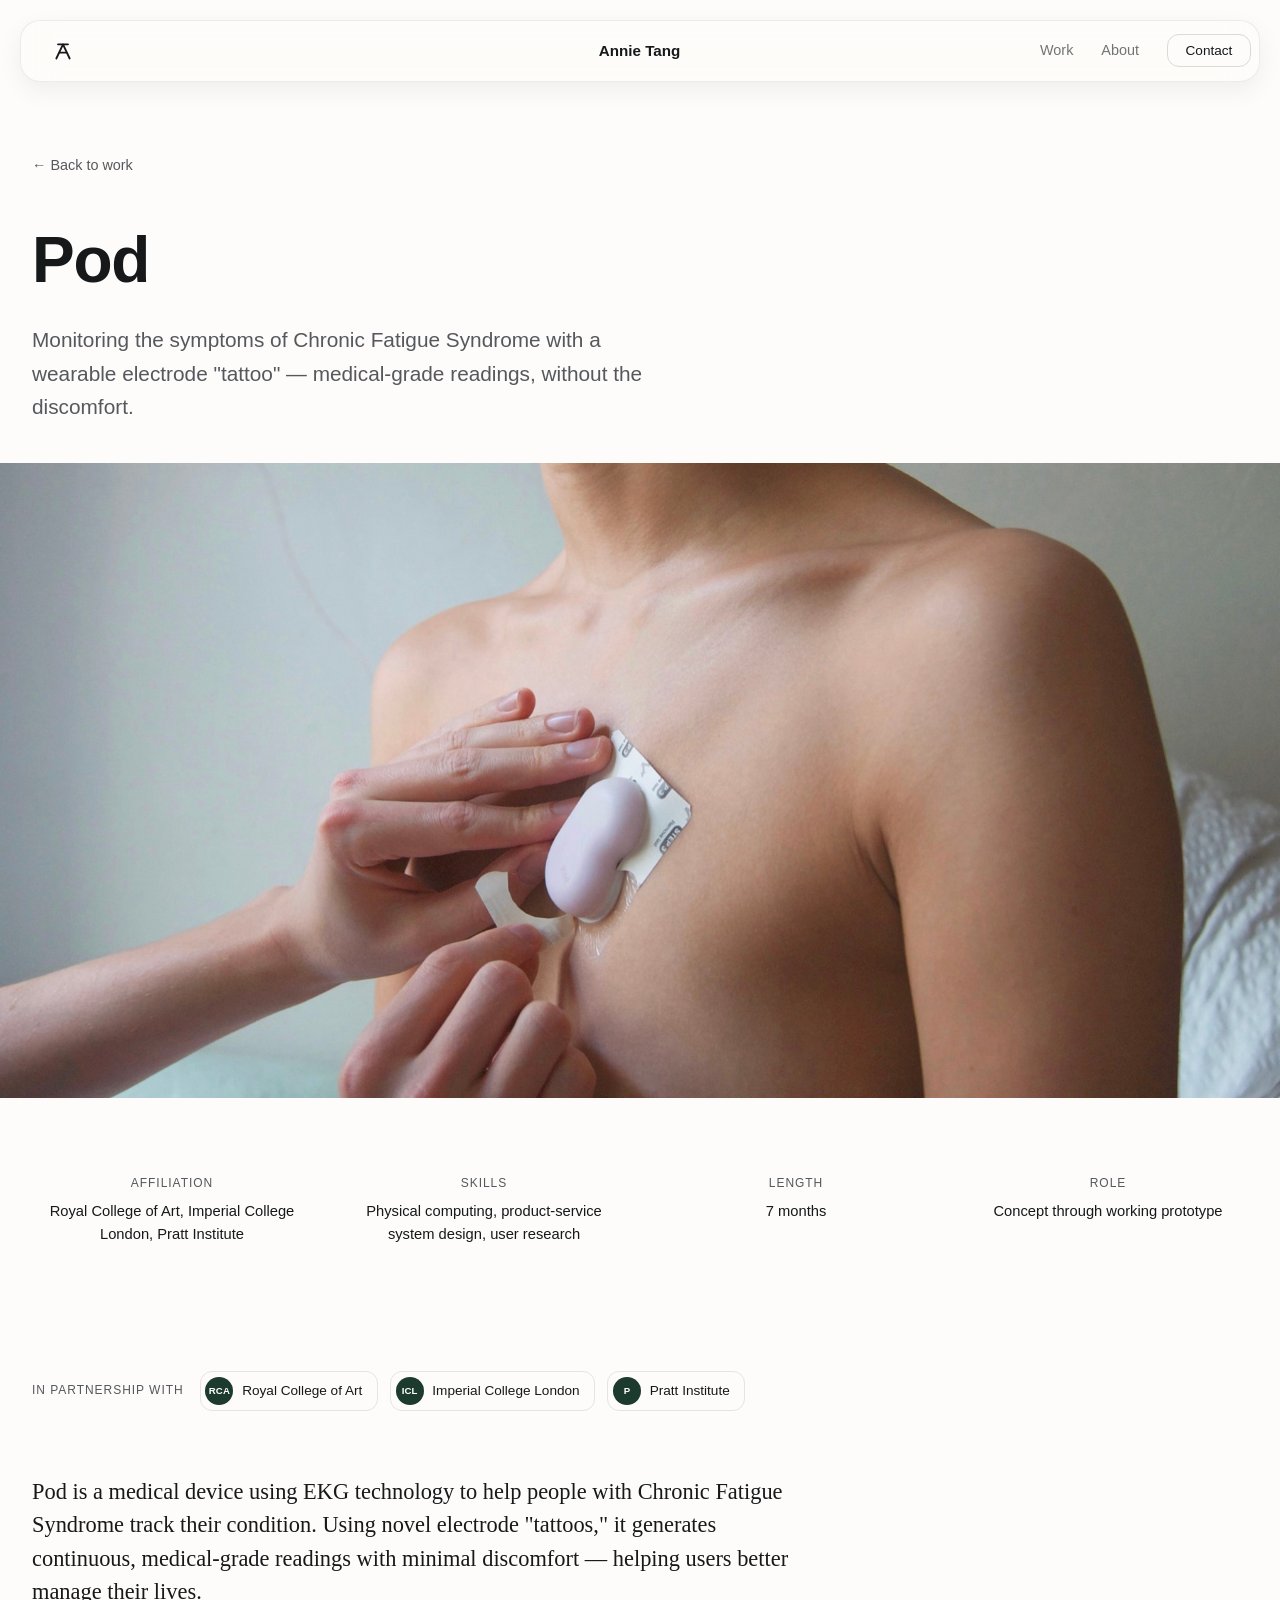
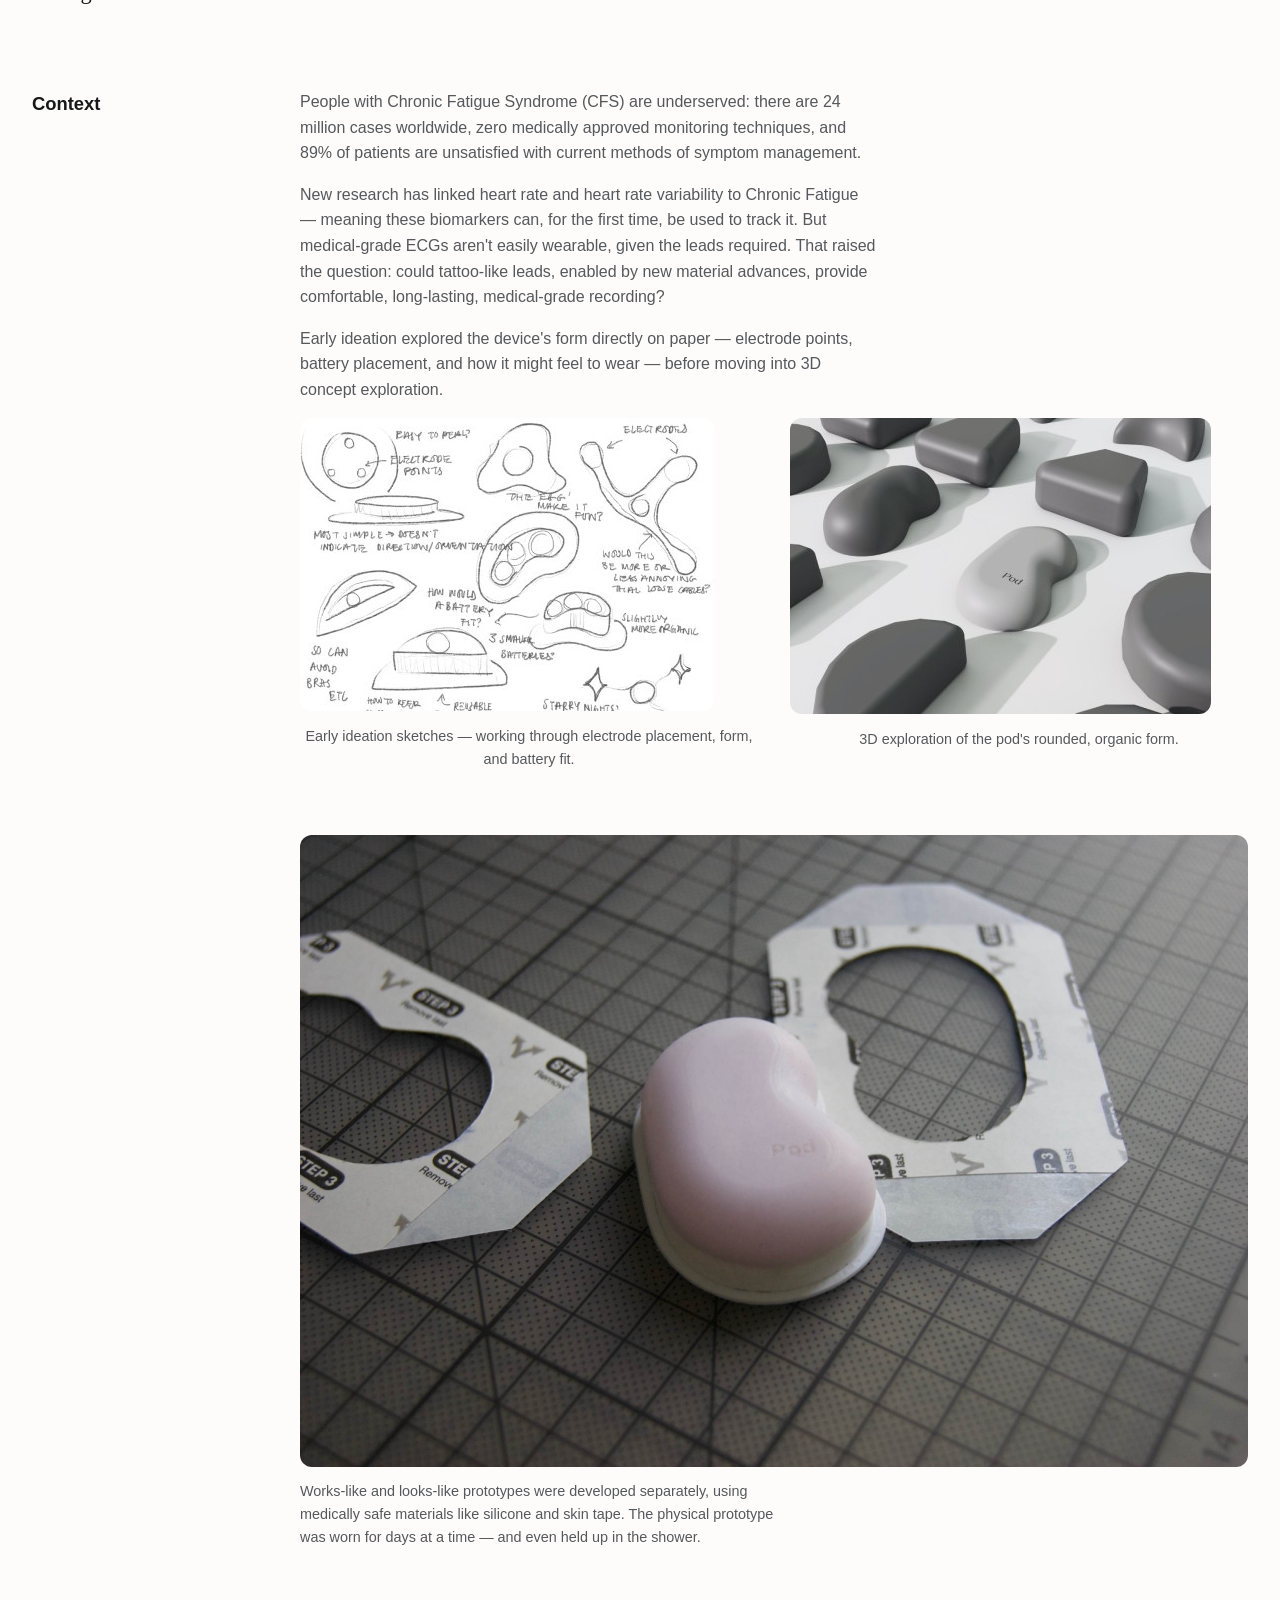
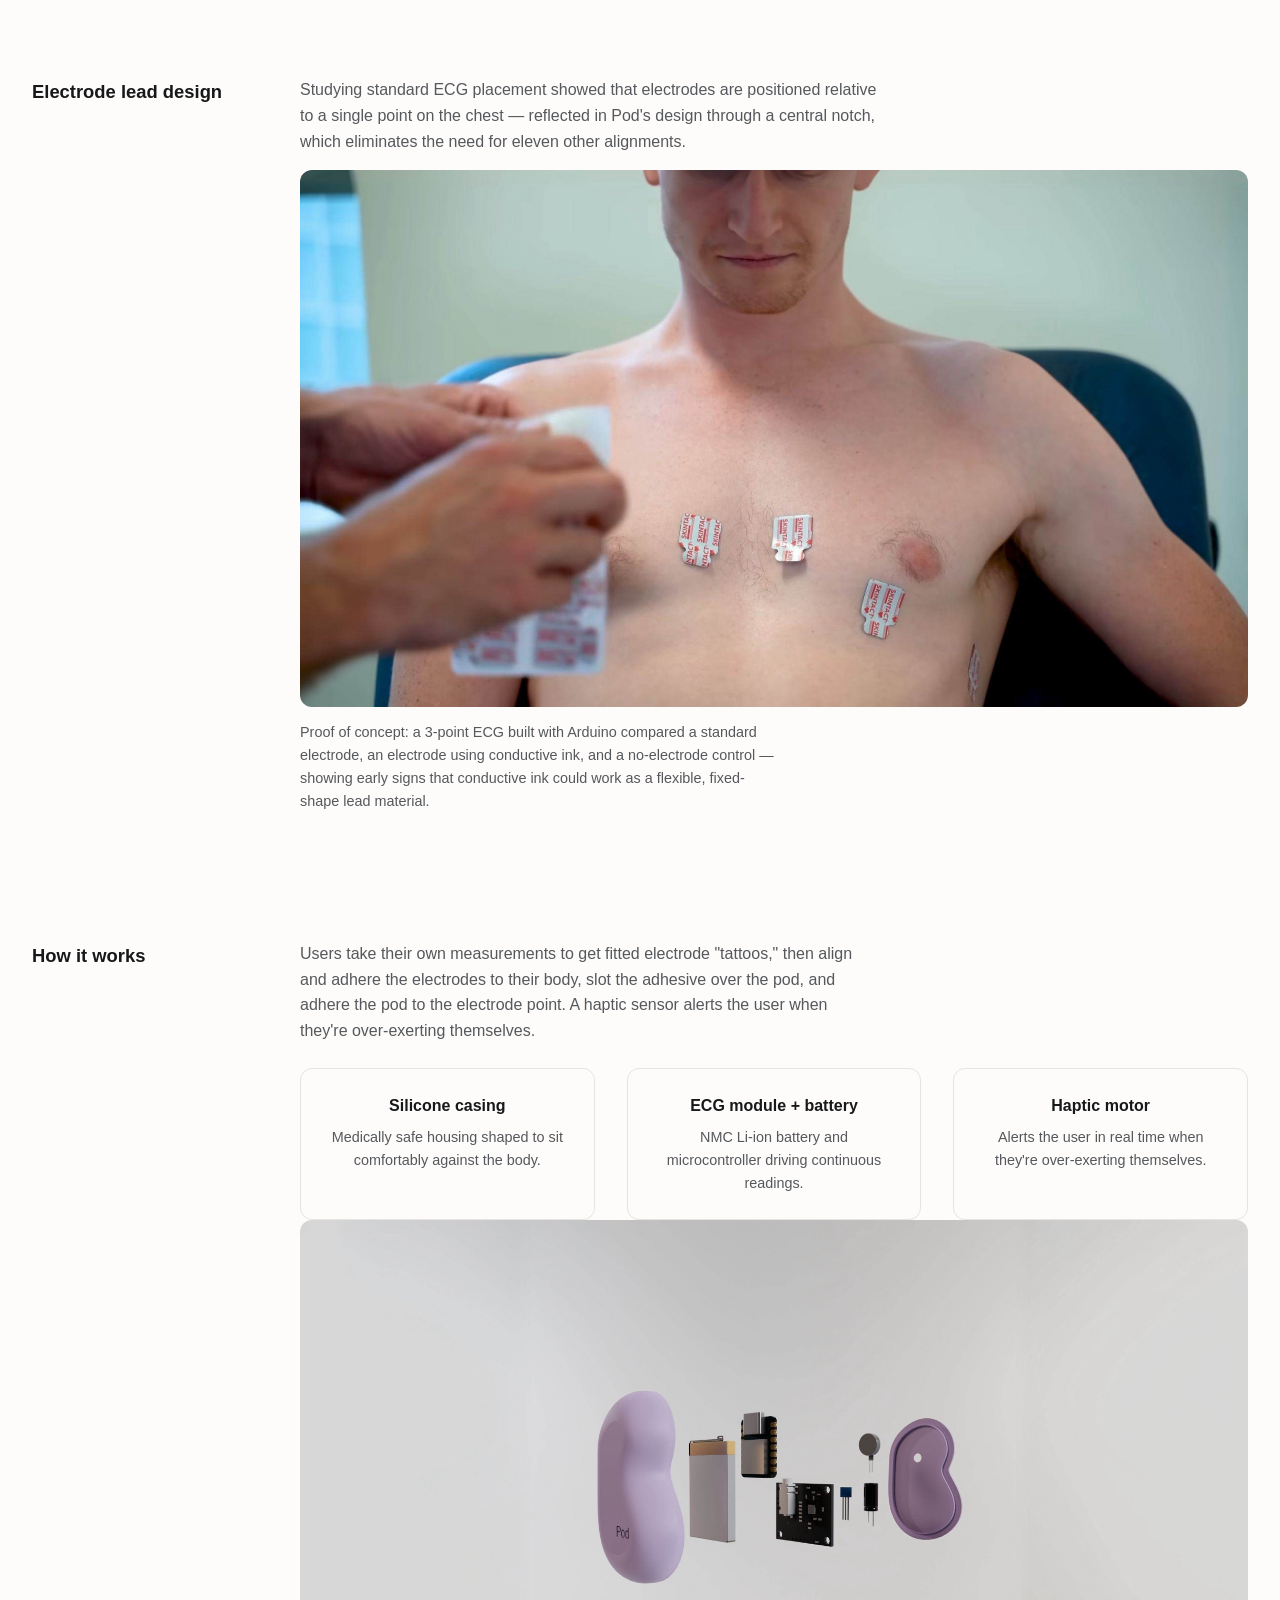
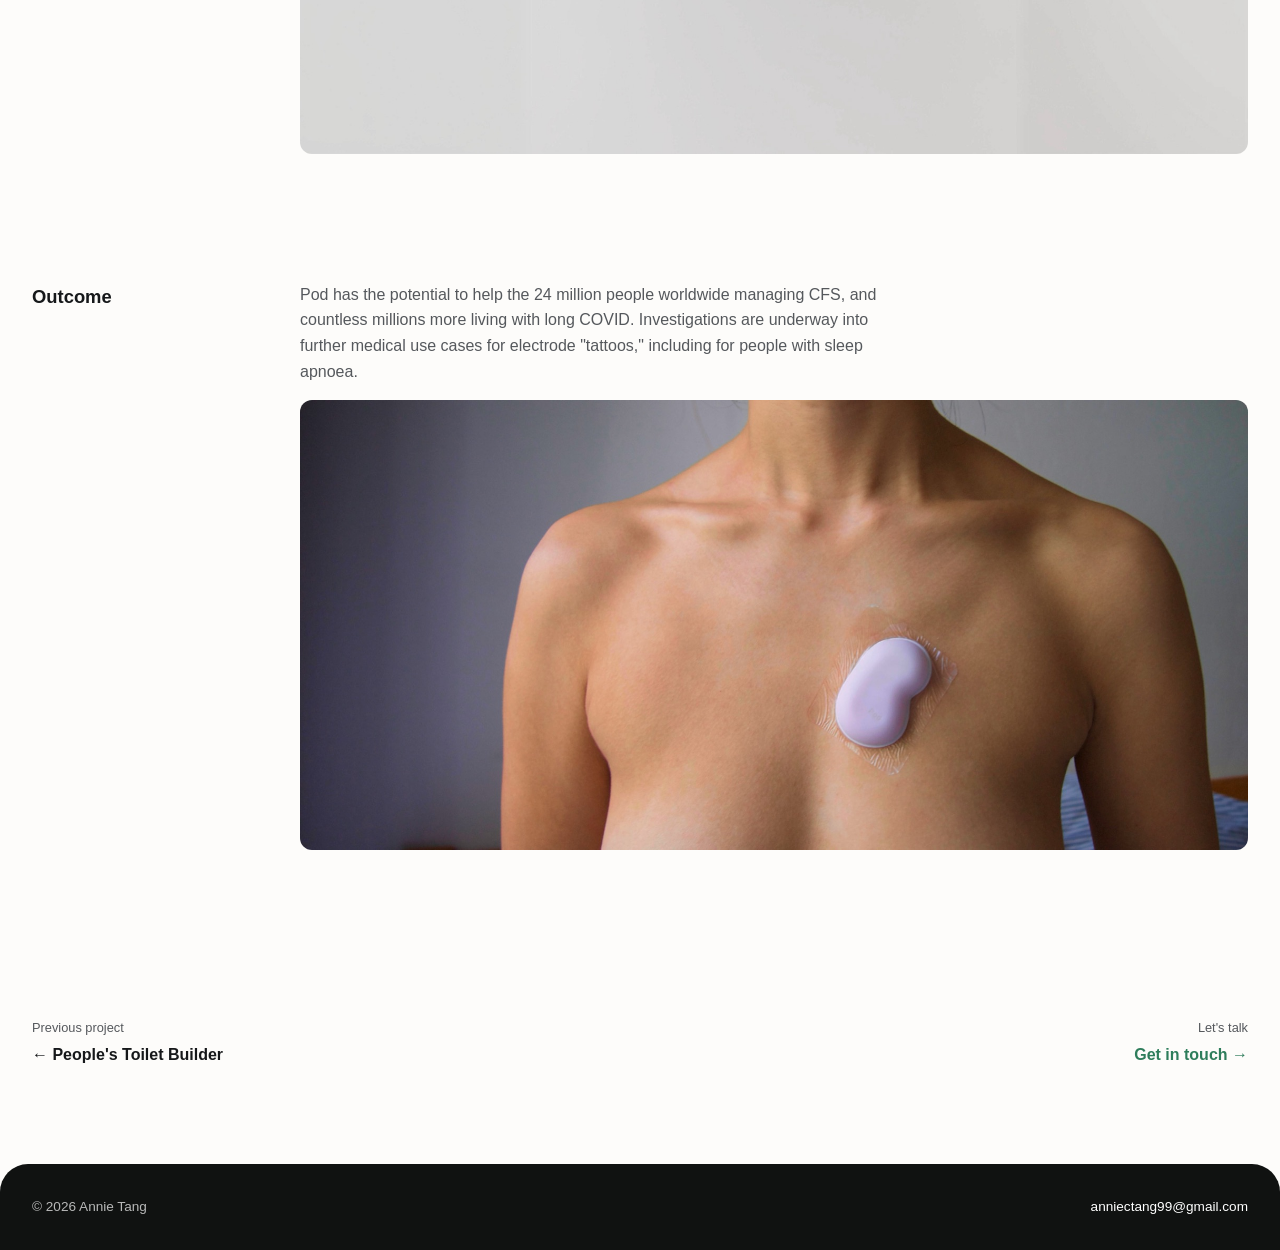
==== projects/pod.html @ e1da3a0d "Initial commit: portfolio website Co-Authored-By: Claude Sonnet 5 <noreply@anthropic.com>" ====
<!doctype html>
<html lang="en">
<head>
<meta charset="UTF-8">
<meta name="viewport" content="width=device-width, initial-scale=1.0">
<title>Pod — Annie Tang</title>
<meta name="description" content="Pod: a wearable medical device using electrode 'tattoos' to help people with Chronic Fatigue Syndrome track their symptoms.">
<link rel="stylesheet" href="../css/style.css">
</head>
<body>

<nav class="site-nav">
  <div class="wrap">
    <a href="../index.html" class="logo" aria-label="Annie Tang, home"><span class="mark"><svg viewBox="0 0 24 24" fill="none" xmlns="http://www.w3.org/2000/svg" aria-hidden="true"><path d="M4 21 L12 4 L20 21" stroke="currentColor" stroke-width="2.2" stroke-linecap="round" stroke-linejoin="round"/><path d="M7.8 14 L16.2 14" stroke="currentColor" stroke-width="2.2" stroke-linecap="round"/><path d="M6 4 L18 4" stroke="currentColor" stroke-width="2.2" stroke-linecap="round"/></svg></span><span class="logo-name">Annie Tang</span></a>
    <ul>
      <li><a href="../index.html#work">Work</a></li>
      <li><a href="../index.html#about">About</a></li>
      <li><a href="../index.html#contact" class="nav-cta">Contact</a></li>
    </ul>
  </div>
</nav>

<div class="wrap project-hero">
  <a href="../index.html#work" class="back-link">← Back to work</a>
  <h1>Pod</h1>
  <p class="tagline">Monitoring the symptoms of Chronic Fatigue Syndrome with a wearable electrode "tattoo" — medical-grade readings, without the discomfort.</p>

  <div class="hero-image">
    <img src="../images/pod-hero.jpg" alt="The Pod device being applied to a person's chest with an adhesive electrode">
  </div>

  <dl class="meta-row">
    <div><dt>Affiliation</dt><dd>Royal College of Art, Imperial College London, Pratt Institute</dd></div>
    <div><dt>Skills</dt><dd>Physical computing, product-service system design, user research</dd></div>
    <div><dt>Length</dt><dd>7 months</dd></div>
    <div><dt>Role</dt><dd>Concept through working prototype</dd></div>
  </dl>

  <div class="affil-row">
    <span class="affil-label">In partnership with</span>
    <span class="affil-badge"><span class="affil-mark">RCA</span>Royal College of Art</span>
    <span class="affil-badge"><span class="affil-mark">ICL</span>Imperial College London</span>
    <span class="affil-badge"><span class="affil-mark">P</span>Pratt Institute</span>
  </div>

  <p class="summary">Pod is a medical device using EKG technology to help people with Chronic Fatigue Syndrome track their condition. Using novel electrode "tattoos," it generates continuous, medical-grade readings with minimal discomfort — helping users better manage their lives.</p>
</div>

<section class="wrap" style="padding-top:0;">
  <div class="story-block">
    <h3>Context</h3>
    <div class="story-copy">
      <p>People with Chronic Fatigue Syndrome (CFS) are underserved: there are 24 million cases worldwide, zero medically approved monitoring techniques, and 89% of patients are unsatisfied with current methods of symptom management.</p>
      <p>New research has linked heart rate and heart rate variability to Chronic Fatigue — meaning these biomarkers can, for the first time, be used to track it. But medical-grade ECGs aren't easily wearable, given the leads required. That raised the question: could tattoo-like leads, enabled by new material advances, provide comfortable, long-lasting, medical-grade recording?</p>

      <p>Early ideation explored the device's form directly on paper — electrode points, battery placement, and how it might feel to wear — before moving into 3D concept exploration.</p>

      <div class="figure-pair">
        <figure class="figure">
          <img src="../images/pod-sketches.jpg" alt="Hand-drawn ideation sketches exploring the pod's shape, electrode points, and battery placement">
          <figcaption>Early ideation sketches — working through electrode placement, form, and battery fit.</figcaption>
        </figure>
        <figure class="figure">
          <img src="../images/pod-concept-render.jpg" alt="A 3D rendering exploring the pod's rounded, organic form among alternative shapes">
          <figcaption>3D exploration of the pod's rounded, organic form.</figcaption>
        </figure>
      </div>

      <figure class="figure">
        <img src="../images/pod-prototype.jpg" alt="A works-like prototype of the Pod device next to its adhesive electrode mounts">
        <figcaption>Works-like and looks-like prototypes were developed separately, using medically safe materials like silicone and skin tape. The physical prototype was worn for days at a time — and even held up in the shower.</figcaption>
      </figure>
    </div>
  </div>

  <div class="story-block">
    <h3>Electrode lead design</h3>
    <div class="story-copy">
      <p>Studying standard ECG placement showed that electrodes are positioned relative to a single point on the chest — reflected in Pod's design through a central notch, which eliminates the need for eleven other alignments.</p>

      <figure class="figure">
        <img src="../images/pod-electrode.jpg" alt="Standard ECG electrode stickers placed on a person's chest for a conduction test">
        <figcaption>Proof of concept: a 3-point ECG built with Arduino compared a standard electrode, an electrode using conductive ink, and a no-electrode control — showing early signs that conductive ink could work as a flexible, fixed-shape lead material.</figcaption>
      </figure>
    </div>
  </div>

  <div class="story-block">
    <h3>How it works</h3>
    <div class="story-copy">
      <p>Users take their own measurements to get fitted electrode "tattoos," then align and adhere the electrodes to their body, slot the adhesive over the pod, and adhere the pod to the electrode point. A haptic sensor alerts the user when they're over-exerting themselves.</p>
      <div class="card-grid">
        <div class="card"><h4>Silicone casing</h4><p>Medically safe housing shaped to sit comfortably against the body.</p></div>
        <div class="card"><h4>ECG module + battery</h4><p>NMC Li-ion battery and microcontroller driving continuous readings.</p></div>
        <div class="card"><h4>Haptic motor</h4><p>Alerts the user in real time when they're over-exerting themselves.</p></div>
      </div>

      <figure class="figure">
        <img src="../images/pod-exploded.jpg" alt="Exploded diagram of the Pod device showing the silicone casing, battery, microcontroller, ECG module, and haptic motor">
      </figure>
    </div>
  </div>

  <div class="story-block">
    <h3>Outcome</h3>
    <div class="story-copy">
      <p>Pod has the potential to help the 24 million people worldwide managing CFS, and countless millions more living with long COVID. Investigations are underway into further medical use cases for electrode "tattoos," including for people with sleep apnoea.</p>

      <figure class="figure">
        <img src="../images/pod-outcome.jpg" alt="The Pod device worn on the chest, with a diagram overlay showing electrode placement">
      </figure>
    </div>
  </div>

  <div class="project-nav">
    <a href="toilet-builder.html"><span class="label">Previous project</span>← People's Toilet Builder</a>
    <a href="../index.html#contact" class="next"><span class="label">Let's talk</span>Get in touch →</a>
  </div>
</section>

<footer class="site-footer">
  <div class="wrap">
    <span>© 2026 Annie Tang</span>
    <a href="mailto:anniectang99@gmail.com">anniectang99@gmail.com</a>
  </div>
</footer>

<script src="../js/main.js"></script>
</body>
</html>
---- css/style.css ----
/* ---------------------------------------------
   Annie Tang — Portfolio
   Minimal, clean, editorial. One accent color.
--------------------------------------------- */

:root {
  --ink: #16181a;
  --ink-soft: #55585c;
  --line: #e6e4df;
  --paper: #fdfcfa;
  --paper-alt: #f4f2ee;
  --green: #54b688;       /* decorative accent, from the brand mark */
  --green-text: #2e7d5b;  /* AA-contrast accent for links/text on white */
  --green-dark: #1c3a2d;
  --max: none;
  --gap: 16px;
  --space-sm: 32px;
  --space-md: 48px;
  --space-lg: 80px;
  --serif: Georgia, "Iowan Old Style", "Palatino Linotype", Palatino, serif;
  --sans: -apple-system, BlinkMacSystemFont, "Segoe UI", Helvetica, Arial, sans-serif;
}

@media (min-width: 640px) {
  :root { --gap: 24px; --space-sm: 48px; --space-md: 72px; --space-lg: 120px; }
}

@media (min-width: 1024px) {
  :root { --gap: 32px; --space-sm: 64px; --space-md: 96px; --space-lg: 160px; }
}

* { box-sizing: border-box; min-width: 0; }
html { scroll-behavior: smooth; }

html, body { max-width: 100%; overflow-x: hidden; }

body {
  margin: 0;
  padding-top: 104px;
  background: var(--paper);
  color: var(--ink);
  font-family: var(--sans);
  font-size: 16px;
  line-height: 1.6;
  -webkit-font-smoothing: antialiased;
}

img { max-width: 100%; display: block; }

a {
  color: inherit;
  text-decoration: none;
}

.wrap {
  max-width: var(--max);
  margin: 0 auto;
  padding: 0 var(--gap);
}

/* ---------- Nav ---------- */

.site-nav {
  position: fixed;
  top: 20px;
  left: 50%;
  transform: translateX(-50%);
  z-index: 50;
  width: calc(100% - 2.5rem);
  max-width: var(--max);
  background: rgba(253, 252, 250, 0.72);
  backdrop-filter: saturate(180%) blur(16px);
  -webkit-backdrop-filter: saturate(180%) blur(16px);
  border: 1px solid rgba(22, 24, 26, 0.07);
  border-radius: 20px;
  box-shadow: 0 8px 24px rgba(22, 24, 26, 0.06);
}

.site-nav .wrap {
  display: flex;
  align-items: center;
  justify-content: space-between;
  height: 60px;
  max-width: none;
  padding: 0 0.5rem 0 1.5rem;
}

.site-nav .logo {
  display: inline-flex;
  align-items: center;
}

.site-nav .logo .mark {
  width: 36px;
  height: 36px;
  border-radius: 10px;
  color: var(--ink);
  display: inline-flex;
  align-items: center;
  justify-content: center;
  transition: color 0.15s ease;
}

.site-nav .logo .mark svg { width: 20px; height: 20px; display: block; }

.site-nav .logo:hover .mark { color: var(--green-dark); }

.site-nav .logo-name {
  position: absolute;
  left: 50%;
  top: 50%;
  transform: translate(-50%, -50%);
  font-weight: 600;
  font-size: 0.95rem;
  color: var(--ink);
  white-space: nowrap;
  pointer-events: none;
}

.site-nav ul {
  list-style: none;
  display: flex;
  align-items: center;
  gap: clamp(1rem, 2.5vw, 1.75rem);
  margin: 0;
  padding: 0;
  font-size: 0.9rem;
}

.site-nav a { color: rgba(22, 24, 26, 0.6); transition: color 0.15s ease; }
.site-nav a:hover { color: var(--ink); }

.nav-cta {
  color: var(--ink) !important;
  background: var(--paper);
  border: 1px solid rgba(22, 24, 26, 0.15);
  border-radius: 12px;
  padding: 0.5rem 1.1rem;
  font-size: 0.85rem !important;
  transition: background 0.15s ease, color 0.15s ease, border-color 0.15s ease;
}

.nav-cta:hover {
  background: var(--ink);
  color: var(--paper) !important;
}

@media (max-width: 560px) {
  .site-nav { top: 12px; width: calc(100% - 1.5rem); }
  .site-nav .wrap { padding: 0 0.4rem 0 1.1rem; }
}

/* ---------- Hero ---------- */

.hero {
  margin-top: var(--gap);
  padding-top: var(--space-md);
  padding-bottom: var(--space-lg);
}

.eyebrow {
  display: inline-flex;
  align-items: center;
  gap: 0.5rem;
  font-size: 0.85rem;
  color: var(--ink-soft);
  margin-bottom: 1.5rem;
}

.eyebrow::before {
  content: "";
  width: 7px;
  height: 7px;
  border-radius: 50%;
  background: var(--green);
  display: inline-block;
}

.hero h1 {
  max-width: 900px;
  font-size: clamp(1.8rem, 4.2vw, 2.75rem);
  line-height: 1.25;
  margin: 0 0 2.25rem;
  font-weight: 500;
  letter-spacing: -0.01em;
  color: rgba(22, 24, 26, 0.42);
}

.hero h1 strong {
  font-weight: 700;
  color: var(--ink);
}

.hero h1 em {
  font-style: italic;
  color: var(--green-text);
}

.hero .lede {
  max-width: 640px;
  font-size: clamp(1.05rem, 2vw, 1.25rem);
  color: var(--ink-soft);
  margin: 0 0 2.25rem;
}

.hero-actions {
  display: flex;
  flex-wrap: wrap;
  gap: 1rem;
  align-items: center;
}

.btn {
  display: inline-flex;
  align-items: center;
  gap: 0.5rem;
  padding: 0.85rem 1.5rem;
  border-radius: 12px;
  font-size: 0.95rem;
  font-weight: 600;
  border: 1px solid var(--ink);
  transition: background 0.15s ease, color 0.15s ease, transform 0.15s ease;
}

.btn.primary {
  background: var(--ink);
  color: var(--paper);
}

.btn.primary:hover { background: var(--green-dark); border-color: var(--green-dark); }

.btn.ghost:hover { background: var(--paper-alt); }

.btn:active { transform: translateY(1px); }

/* ---------- Sections ---------- */

section { padding: var(--space-lg) 0; }

.section-head {
  display: flex;
  align-items: baseline;
  justify-content: space-between;
  gap: 1rem;
  margin-bottom: var(--space-sm);
  padding-bottom: 1.25rem;
}

.section-head h2 {
  font-size: clamp(1.5rem, 3vw, 2rem);
  margin: 0;
  letter-spacing: -0.01em;
}

.section-number {
  font-size: 0.8rem;
  color: var(--ink-soft);
  font-variant-numeric: tabular-nums;
}

.alt { background: var(--paper-alt); }

/* ---------- About ---------- */

.about-grid {
  display: grid;
  grid-template-columns: 220px 1fr;
  gap: clamp(2rem, 5vw, 4rem);
}

.about-photo img {
  border-radius: 12px;
  filter: grayscale(1);
  width: 100%;
  aspect-ratio: 3/4;
  object-fit: cover;
}

.bio {
  font-size: 1.1rem;
  max-width: 62ch;
  margin: 0 0 2.5rem;
  color: var(--ink-soft);
}

.timeline { margin-bottom: 2.5rem; }

.timeline-item {
  display: grid;
  grid-template-columns: 140px 1fr;
  gap: 1.5rem;
  padding: 1.5rem 0;
}

.timeline-date {
  font-size: 0.85rem;
  color: var(--ink-soft);
  padding-top: 0.2rem;
}

.timeline-role { font-weight: 700; margin: 0 0 0.15rem; }
.timeline-org { color: var(--green-text); font-size: 0.95rem; margin: 0 0 0.75rem; }

.timeline-item ul {
  margin: 0;
  padding-left: 1.1rem;
  color: var(--ink-soft);
  font-size: 0.95rem;
}
.timeline-item li { margin-bottom: 0.35rem; }

.two-col {
  display: grid;
  grid-template-columns: 1fr 1fr;
  gap: clamp(2rem, 5vw, 4rem);
}

.subhead {
  font-size: 0.8rem;
  text-transform: uppercase;
  letter-spacing: 0.08em;
  color: var(--ink-soft);
  margin: 0 0 1rem;
}

.edu-item { margin-bottom: 1.5rem; }
.edu-item .deg { font-weight: 700; margin: 0 0 0.2rem; }
.edu-item .school { color: var(--ink-soft); font-size: 0.95rem; margin: 0 0 0.35rem; }
.edu-item .thesis { font-size: 0.9rem; font-style: italic; color: var(--ink-soft); }

.chips { display: flex; flex-wrap: wrap; gap: 0.5rem; margin: 0 0 1.5rem; }
.chip {
  border: 1px solid var(--line);
  border-radius: 10px;
  padding: 0.35rem 0.85rem;
  font-size: 0.85rem;
  background: var(--paper);
}

.lang-row { display: flex; justify-content: space-between; max-width: 260px; font-size: 0.95rem; padding: 0.4rem 0; }
.lang-row span:last-child { color: var(--ink-soft); }

/* ---------- Work grid ---------- */

.work-grid {
  display: grid;
  grid-template-columns: repeat(3, 1fr);
  gap: var(--gap);
}

.work-card {
  position: relative;
  display: block;
  border-radius: 20px;
  overflow: hidden;
  background: var(--paper-alt);
}

.work-thumb img {
  width: 100%;
  aspect-ratio: 3/4;
  object-fit: cover;
  transition: transform 0.5s ease;
}
.work-card:hover .work-thumb img { transform: scale(1.035); }

.work-caption {
  position: absolute;
  top: clamp(0.85rem, 2vw, 1.25rem);
  left: clamp(0.85rem, 2vw, 1.25rem);
  max-width: calc(100% - 1.7rem);
  background: rgba(255, 255, 255, 0.72);
  backdrop-filter: blur(14px) saturate(160%);
  -webkit-backdrop-filter: blur(14px) saturate(160%);
  border-radius: 14px;
  padding: 0.85rem 1rem;
}

.work-index { font-size: 0.7rem; color: rgba(22, 24, 26, 0.55); margin: 0 0 0.35rem; font-variant-numeric: tabular-nums; letter-spacing: 0.02em; }
.work-title { font-size: 1.05rem; margin: 0 0 0.35rem; letter-spacing: -0.01em; color: var(--ink); }
.work-desc { color: rgba(22, 24, 26, 0.65); margin: 0 0 0.55rem; font-size: 0.85rem; max-width: 32ch; }
.work-tags { display: flex; flex-wrap: wrap; gap: 0.35rem; margin-bottom: 0; }
.work-tags span { font-size: 0.68rem; color: rgba(22, 24, 26, 0.55); }
.work-tags span:not(:last-child)::after { content: "·"; margin-left: 0.35rem; }

.work-link { display: none; }

@media (max-width: 980px) {
  .work-grid { grid-template-columns: 1fr 1fr; }
}
@media (max-width: 680px) {
  .work-grid { grid-template-columns: 1fr; }
  .work-thumb img { aspect-ratio: 16/10; }
}

/* ---------- Hobbies strip ---------- */

.hobby-grid {
  display: grid;
  grid-template-columns: repeat(3, 1fr);
  gap: var(--gap);
  text-align: center;
}

.hobby-item img {
  border-radius: 10px;
  width: 100%;
  aspect-ratio: 4/5;
  object-fit: cover;
}

.hobby-item p {
  margin: 0.75rem 0 0;
  font-size: 0.9rem;
  color: var(--ink-soft);
}

/* ---------- Dark footer / contact ---------- */

.dark-footer {
  background: #101211;
  color: rgba(255, 255, 255, 0.88);
  border-radius: 28px 28px 0 0;
  margin-top: clamp(2rem, 5vw, 3.5rem);
  padding: clamp(3rem, 8vw, 6rem) 0 0;
}

.dark-footer .section-number { color: rgba(255, 255, 255, 0.4); }

.contact-block h2 {
  font-size: clamp(2rem, 6vw, 3.5rem);
  margin: 0 0 1.25rem;
  letter-spacing: -0.02em;
  color: #fff;
}

.contact-links {
  display: flex;
  flex-wrap: wrap;
  gap: 1.5rem;
  margin-top: 2rem;
}

.contact-links a {
  font-size: 1.05rem;
  color: #fff;
  padding-bottom: 0.15rem;
}
.contact-links a:hover { color: var(--green); }

.dark-footer .footer-bottom {
  margin-top: clamp(2.5rem, 6vw, 4rem);
  padding: 1.5rem 0;
  font-size: 0.85rem;
  color: rgba(255, 255, 255, 0.5);
  display: flex;
  justify-content: space-between;
  flex-wrap: wrap;
  gap: 0.5rem;
}

/* Simple footer used on project pages (no contact CTA) */
footer.site-footer {
  background: #101211;
  color: rgba(255, 255, 255, 0.7);
  border-radius: 28px 28px 0 0;
  margin-top: clamp(2rem, 5vw, 3.5rem);
  padding: 2rem 0;
  font-size: 0.85rem;
}
footer.site-footer .wrap {
  display: flex;
  justify-content: space-between;
  flex-wrap: wrap;
  gap: 0.5rem;
}
footer.site-footer a { color: #fff; }
footer.site-footer a:hover { color: var(--green); }

/* ---------- Project pages ---------- */

.project-hero {
  padding-top: clamp(2rem, 6vw, 3rem);
}

.back-link {
  display: inline-flex;
  align-items: center;
  gap: 0.4rem;
  font-size: 0.9rem;
  color: var(--ink-soft);
  margin-bottom: 2rem;
}
.back-link:hover { color: var(--green-text); }

.project-hero h1 {
  font-size: clamp(2.2rem, 6vw, 4rem);
  margin: 0 0 0.75rem;
  letter-spacing: -0.02em;
}

.project-hero .tagline {
  font-size: clamp(1.05rem, 2vw, 1.3rem);
  color: var(--ink-soft);
  max-width: 56ch;
  margin: 0 0 2.5rem;
}

.hero-image {
  width: 100vw;
  margin-left: 50%;
  transform: translateX(-50%);
  overflow: hidden;
  margin-bottom: clamp(2rem, 5vw, 3rem);
}
.hero-image img { width: 100%; height: auto; object-fit: cover; }

.meta-row {
  display: grid;
  grid-template-columns: repeat(4, 1fr);
  gap: var(--gap);
  padding: 1.75rem 0;
  margin-bottom: var(--space-md);
  text-align: center;
}

.meta-row dt {
  font-size: 0.75rem;
  text-transform: uppercase;
  letter-spacing: 0.08em;
  color: var(--ink-soft);
  margin: 0 0 0.4rem;
}
.meta-row dd { margin: 0; font-size: 0.92rem; }

.summary {
  font-size: clamp(1.1rem, 2vw, 1.4rem);
  max-width: 68ch;
  margin: 0 0 clamp(3rem, 7vw, 5rem);
  font-family: var(--serif);
  line-height: 1.5;
}

.story-block {
  display: grid;
  grid-template-columns: 220px 1fr;
  gap: clamp(1.5rem, 4vw, 3rem);
  margin-bottom: clamp(2.5rem, 6vw, 4rem);
}

.story-block h3 { margin: 0; font-size: 1.15rem; }
.story-block .story-copy p { max-width: 65ch; margin-top: 0; color: var(--ink-soft); }
.story-block .story-copy p:last-child { margin-bottom: 0; }

.stat-row {
  display: grid;
  grid-template-columns: repeat(3, 1fr);
  gap: var(--gap);
  margin: 1.5rem 0 2rem;
  text-align: center;
}
.stat {
  border-top: 2px solid var(--green);
  padding-top: 1rem;
}
.stat .num { font-size: 1.8rem; font-weight: 700; display: block; line-height: 1.1; }
.stat .label { font-size: 0.85rem; color: var(--ink-soft); }

.figure { margin: 0 0 clamp(2.5rem, 6vw, 4rem); }
.figure img { border-radius: 12px; }
.figure figcaption {
  margin-top: 0.85rem;
  font-size: 0.9rem;
  color: var(--ink-soft);
  max-width: 60ch;
}

.figure-pair {
  display: grid;
  grid-template-columns: 1fr 1fr;
  gap: var(--gap);
  text-align: center;
}
.figure-pair figcaption { max-width: none; }

.card-grid {
  display: grid;
  grid-template-columns: repeat(3, 1fr);
  gap: var(--gap);
  margin: 1.5rem 0 0;
  text-align: center;
}
.card {
  border: 1px solid var(--line);
  border-radius: 12px;
  padding: 1.5rem;
  background: var(--paper);
  overflow: hidden;
}
.card img {
  width: calc(100% + 3rem);
  margin: -1.5rem -1.5rem 1rem;
  aspect-ratio: 4/3;
  object-fit: cover;
  display: block;
}

.stakeholder-grid {
  display: grid;
  grid-template-columns: repeat(3, 1fr);
  gap: var(--gap);
  margin: 0 0 var(--space-md);
  text-align: center;
}
.stakeholder-grid img {
  width: 100%;
  aspect-ratio: 4/3;
  object-fit: cover;
  border-radius: 10px;
}
.stakeholder-grid figure { margin: 0; }
.stakeholder-grid figcaption {
  margin-top: 0.6rem;
  font-size: 0.85rem;
  color: var(--ink-soft);
}

@media (max-width: 820px) {
  .stakeholder-grid { grid-template-columns: 1fr; }
}
.card h4 { margin: 0 0 0.5rem; font-size: 1rem; }
.card p { margin: 0; font-size: 0.9rem; color: var(--ink-soft); }

.adopters {
  columns: 2;
  gap: 2rem;
  padding: 0;
  list-style: none;
  margin: 0;
}
.adopters li {
  font-size: 0.95rem;
  padding: 0.6rem 0;
  break-inside: avoid;
}

/* ---------- Affiliation badges ---------- */

.affil-row {
  display: flex;
  flex-wrap: wrap;
  align-items: center;
  gap: 0.75rem;
  margin: 0 0 clamp(2.5rem, 6vw, 4rem);
}

.affil-label {
  font-size: 0.75rem;
  text-transform: uppercase;
  letter-spacing: 0.08em;
  color: var(--ink-soft);
  margin-right: 0.25rem;
}

.affil-badge {
  display: inline-flex;
  align-items: center;
  gap: 0.55rem;
  border: 1px solid var(--line);
  border-radius: 12px;
  padding: 0.3rem 0.9rem 0.3rem 0.3rem;
  font-size: 0.85rem;
  background: var(--paper);
}

.affil-mark {
  width: 1.75rem;
  height: 1.75rem;
  border-radius: 50%;
  background: var(--green-dark);
  color: #fff;
  display: flex;
  align-items: center;
  justify-content: center;
  font-size: 0.6rem;
  font-weight: 700;
  letter-spacing: 0.01em;
  flex-shrink: 0;
}

/* ---------- Photo grid ---------- */

.photo-grid {
  display: grid;
  grid-template-columns: 1fr 1fr;
  gap: var(--gap);
  margin-bottom: var(--space-md);
  text-align: center;
}
.photo-grid img {
  width: 100%;
  aspect-ratio: 4/3;
  object-fit: cover;
  border-radius: 12px;
}
.photo-grid figcaption {
  margin-top: 0.85rem;
  font-size: 0.9rem;
  color: var(--ink-soft);
}

@media (max-width: 680px) {
  .photo-grid { grid-template-columns: 1fr; }
}

/* ---------- Carousel ---------- */

.carousel { margin-bottom: clamp(2.5rem, 6vw, 4rem); }

.carousel-track {
  display: flex;
  overflow-x: auto;
  scroll-snap-type: x mandatory;
  gap: 1rem;
  border-radius: 12px;
  scrollbar-width: none;
  -ms-overflow-style: none;
}
.carousel-track::-webkit-scrollbar { display: none; }

.carousel-slide {
  flex: 0 0 100%;
  scroll-snap-align: start;
  margin: 0;
}
.carousel-slide img {
  width: 100%;
  aspect-ratio: 16/10;
  object-fit: cover;
  border-radius: 12px;
}

.carousel-caption {
  margin: 0.85rem 0 0;
  font-size: 0.9rem;
  color: var(--ink-soft);
  min-height: 1.4em;
  max-width: 60ch;
}

.carousel-controls {
  display: flex;
  align-items: center;
  gap: 0.6rem;
  margin-top: 0.85rem;
}

.carousel-dots {
  display: flex;
  gap: 0.4rem;
  margin-right: auto;
  align-items: center;
}
.carousel-dot {
  width: 6px;
  height: 6px;
  border-radius: 50%;
  background: var(--line);
  padding: 0;
  border: none;
  cursor: pointer;
}
.carousel-dot.active { background: var(--green); width: 16px; border-radius: 4px; transition: width 0.2s ease; }

.carousel-btn {
  width: 2.25rem;
  height: 2.25rem;
  border-radius: 50%;
  border: 1px solid var(--line);
  background: var(--paper);
  display: flex;
  align-items: center;
  justify-content: center;
  cursor: pointer;
  font-size: 1rem;
  color: var(--ink);
  padding: 0;
}
.carousel-btn:hover { background: var(--paper-alt); }

/* ---------- Before / after compare slider ---------- */

.compare {
  position: relative;
  border-radius: 12px;
  overflow: hidden;
  aspect-ratio: 16/10;
  background: var(--paper-alt);
}

.compare-before, .compare-after {
  position: absolute;
  inset: 0;
  width: 100%;
  height: 100%;
  object-fit: cover;
  display: block;
  user-select: none;
  -webkit-user-drag: none;
  pointer-events: none;
}

.compare-after {
  clip-path: inset(0 calc(100% - var(--pos, 50%)) 0 0);
}

.compare-divider {
  position: absolute;
  top: 0;
  bottom: 0;
  left: var(--pos, 50%);
  width: 2px;
  background: #fff;
  transform: translateX(-1px);
  pointer-events: none;
  box-shadow: 0 0 0 1px rgba(0,0,0,0.08), 0 0 14px rgba(0,0,0,0.3);
}

.compare-handle {
  position: absolute;
  top: 50%;
  left: var(--pos, 50%);
  transform: translate(-50%, -50%);
  width: 2.75rem;
  height: 2.75rem;
  border-radius: 50%;
  background: #fff;
  border: 2px solid var(--ink);
  display: flex;
  align-items: center;
  justify-content: center;
  font-size: 0.85rem;
  pointer-events: none;
  box-shadow: 0 2px 10px rgba(0,0,0,0.25);
}

.compare-range {
  position: absolute;
  left: 0;
  right: 0;
  top: 50%;
  transform: translateY(-50%);
  width: 100%;
  height: 2.75rem;
  margin: 0;
  -webkit-appearance: none;
  appearance: none;
  background: transparent;
  cursor: ew-resize;
}
.compare-range::-webkit-slider-runnable-track { -webkit-appearance: none; background: transparent; height: 100%; }
.compare-range::-moz-range-track { background: transparent; height: 100%; border: none; }
.compare-range::-webkit-slider-thumb {
  -webkit-appearance: none;
  width: 2.75rem;
  height: 2.75rem;
  opacity: 0;
  cursor: ew-resize;
}
.compare-range::-moz-range-thumb {
  width: 2.75rem;
  height: 2.75rem;
  opacity: 0;
  border: none;
  cursor: ew-resize;
}
.compare-range:focus-visible ~ .compare-handle {
  outline: 2px solid var(--green-text);
  outline-offset: 3px;
}

.compare-labels {
  display: flex;
  justify-content: space-between;
  font-size: 0.8rem;
  color: var(--ink-soft);
  margin-top: 0.85rem;
}

.project-nav {
  display: flex;
  justify-content: space-between;
  padding: 2.5rem 0;
  margin-top: 2rem;
}
.project-nav a { font-weight: 600; }
.project-nav .next { color: var(--green-text); text-align: right; }
.project-nav .label { display: block; font-size: 0.8rem; color: var(--ink-soft); font-weight: 400; margin-bottom: 0.25rem; }

/* ---------- Responsive ---------- */

@media (max-width: 820px) {
  .about-grid { grid-template-columns: 1fr; }
  .about-photo { max-width: 200px; }
  .two-col { grid-template-columns: 1fr; }
  .hobby-grid { grid-template-columns: 1fr 1fr; }
  .meta-row { grid-template-columns: 1fr 1fr; }
  .story-block { grid-template-columns: 1fr; }
  .stat-row { grid-template-columns: 1fr; }
  .figure-pair { grid-template-columns: 1fr; }
  .card-grid { grid-template-columns: 1fr; }
  .adopters { columns: 1; }
  .site-nav ul { gap: 1rem; }
}

@media (max-width: 560px) {
  .site-nav ul { gap: 0.85rem; font-size: 0.82rem; }
  .site-nav .logo { font-size: 0.9rem; }
  .nav-cta { padding: 0.35rem 0.75rem; }
  .hero h1 { font-size: 1.5rem; }
  .work-title { word-break: break-word; }
  .work-caption { max-width: calc(100% - 2rem); padding: 0.85rem 1rem; }
}
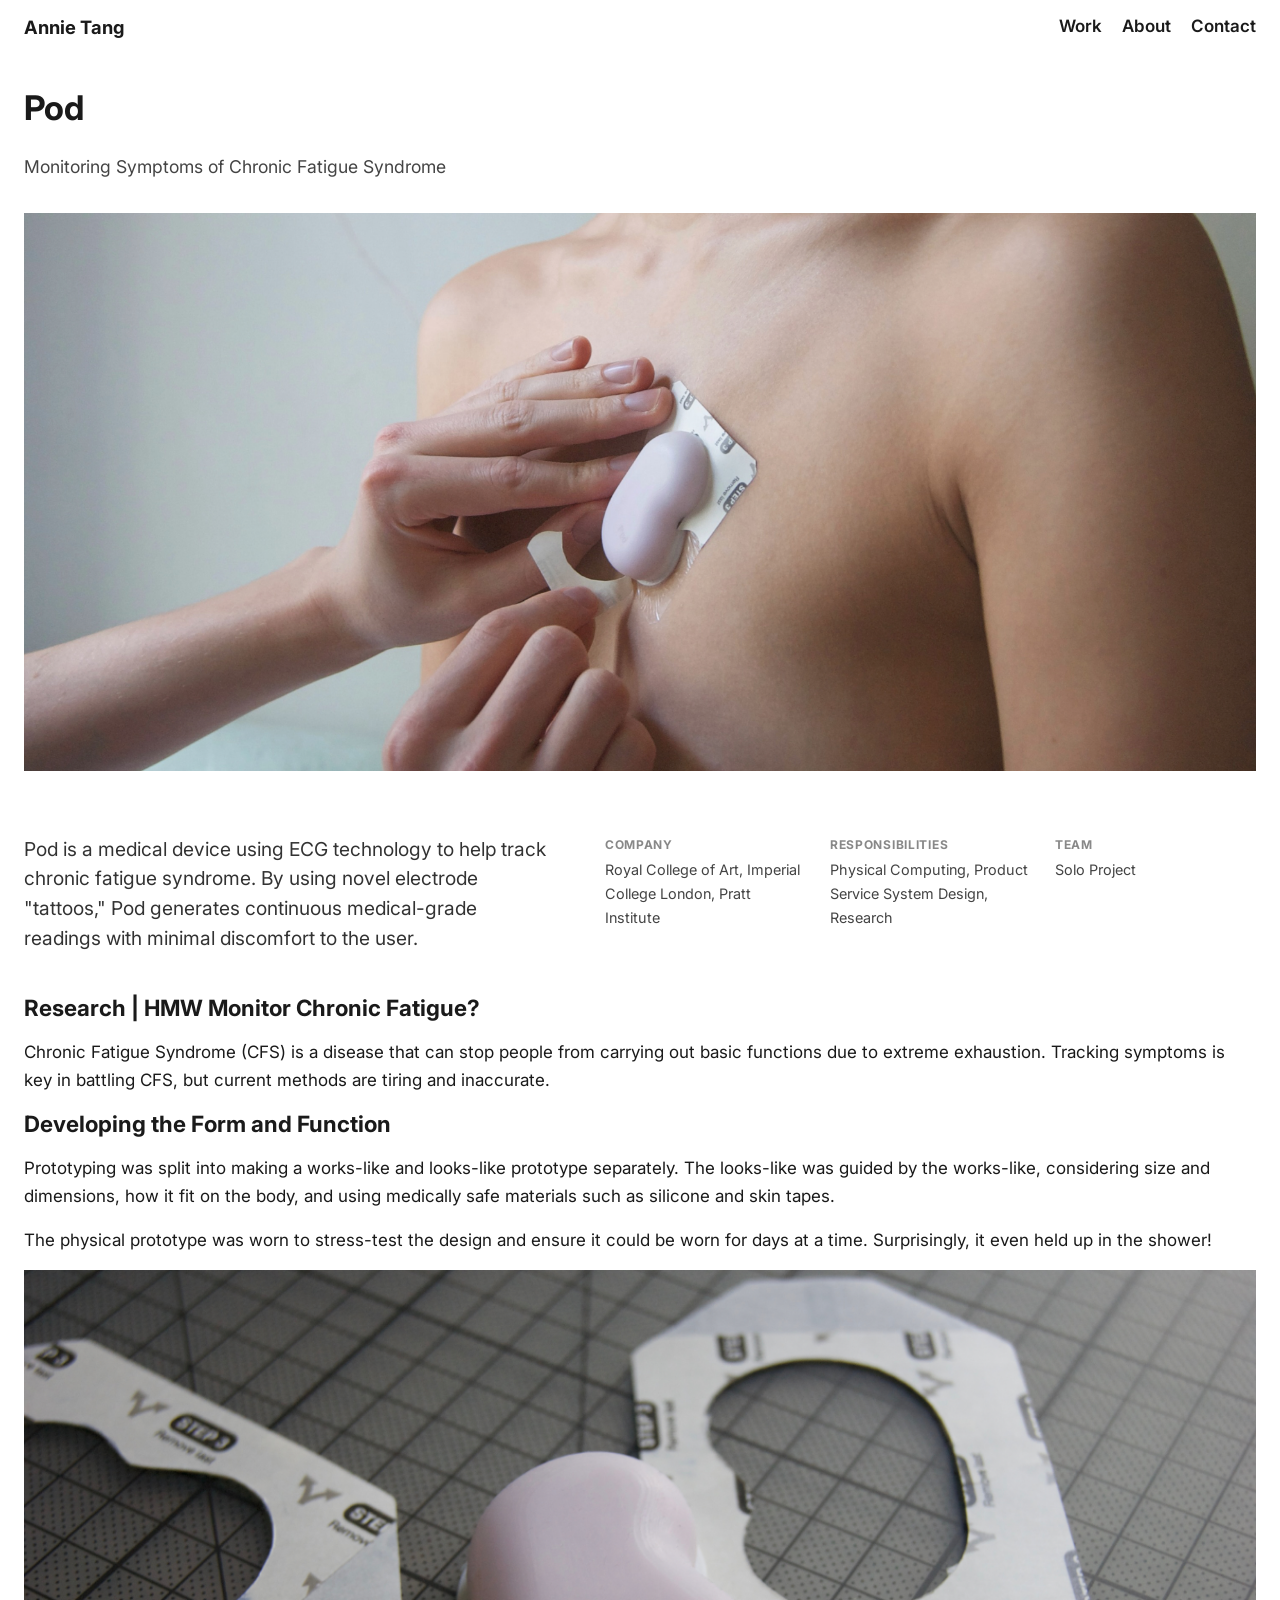
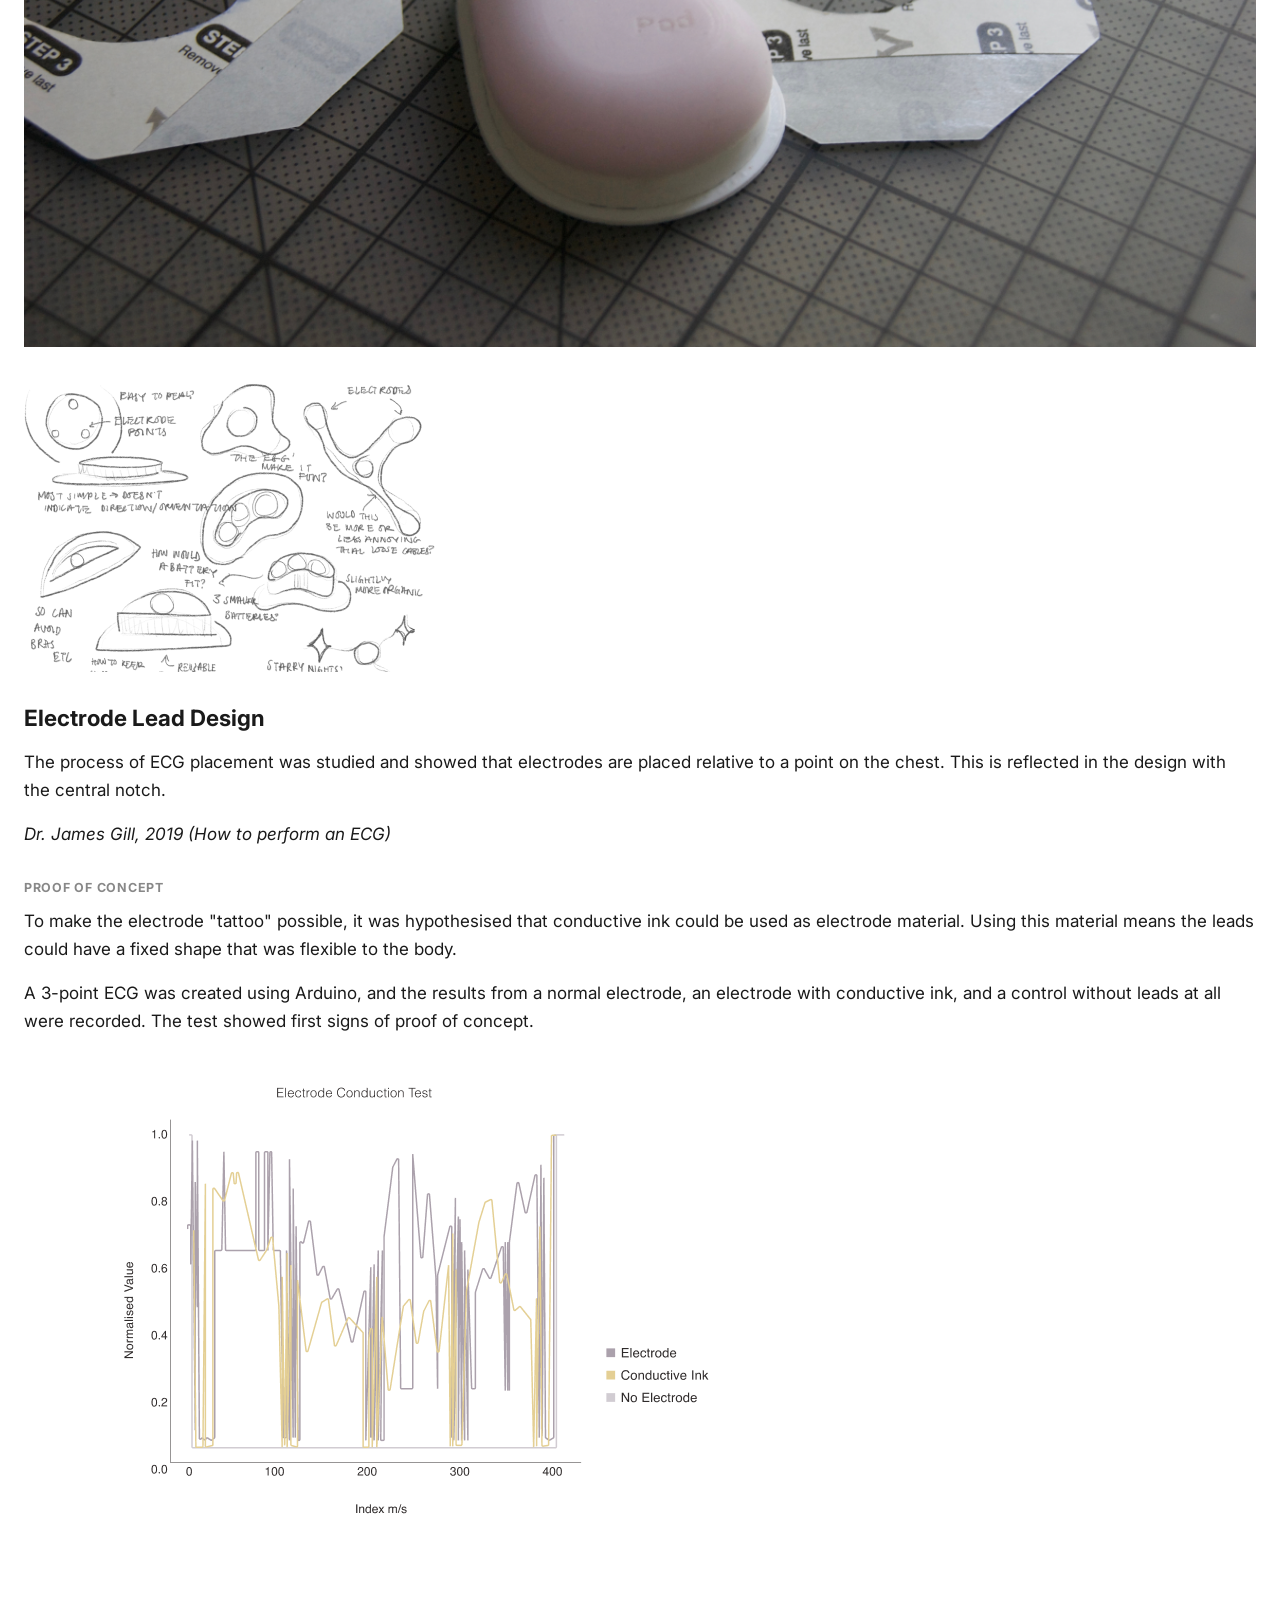
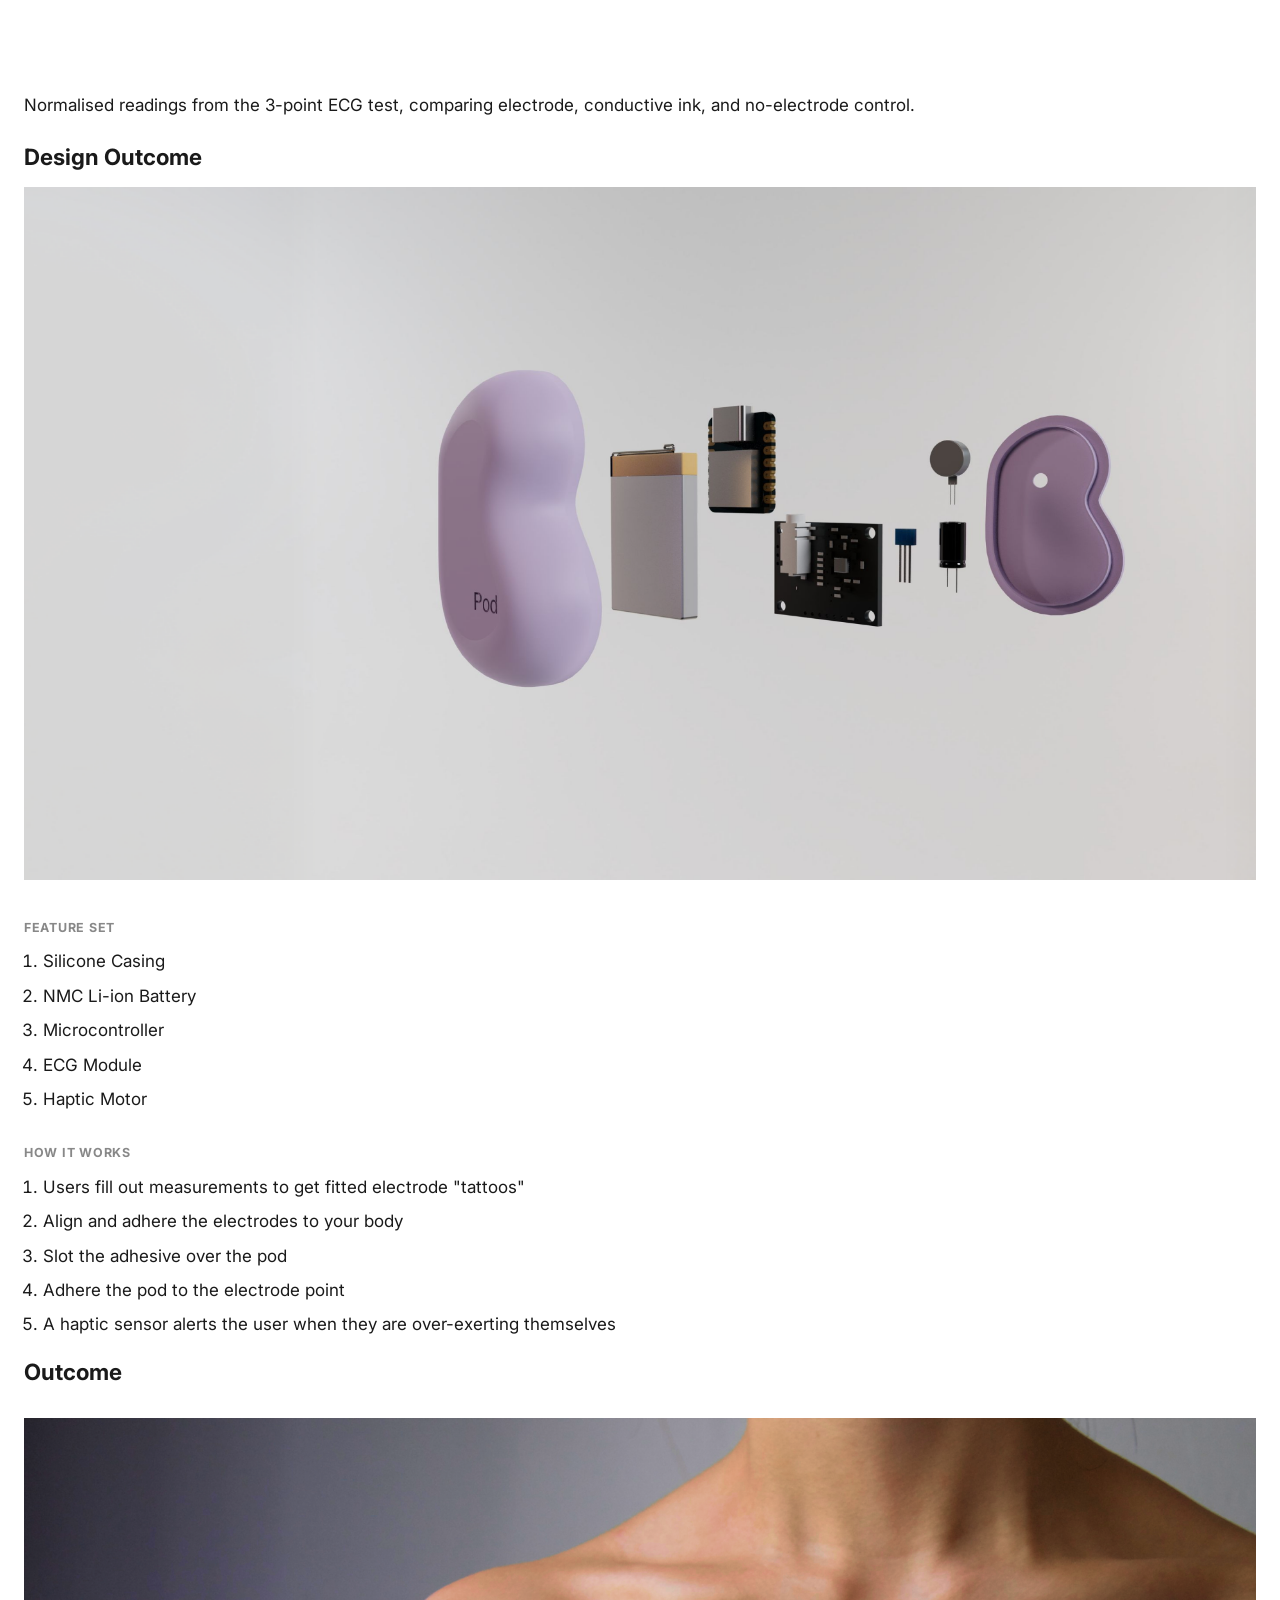
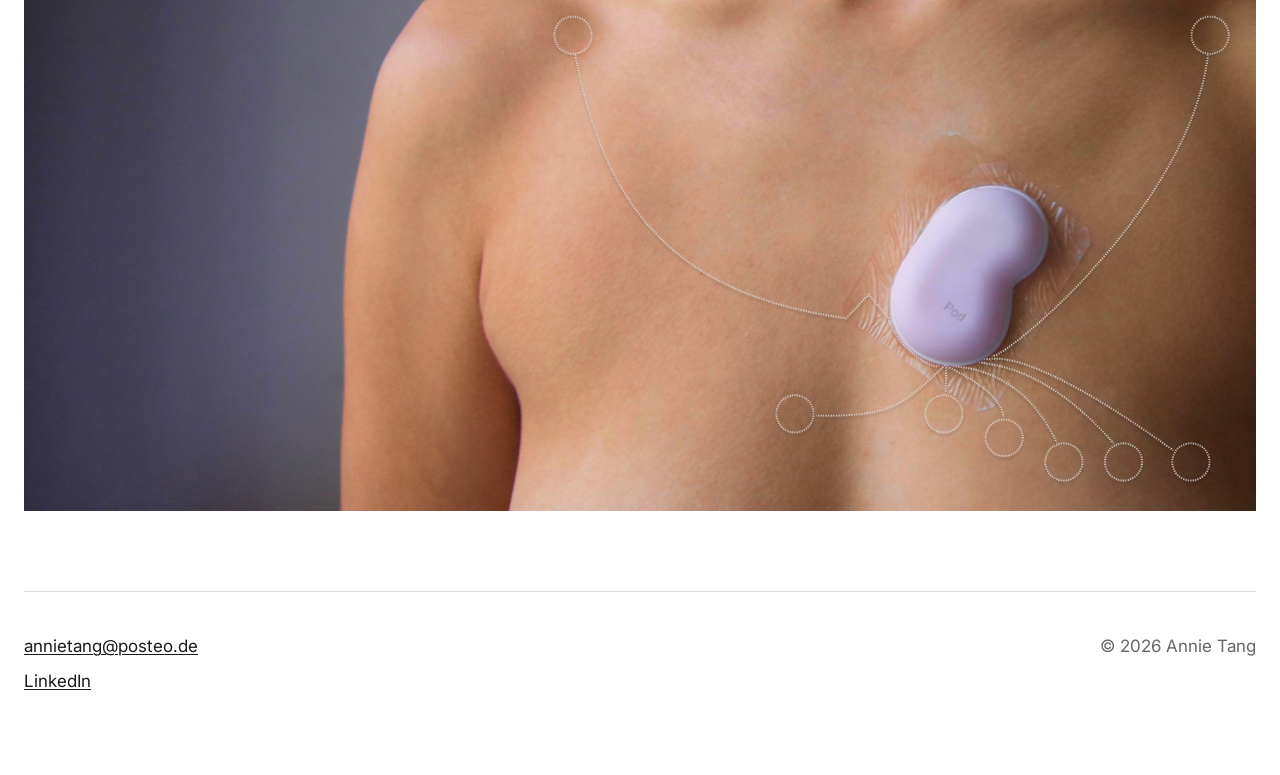
==== commit 0ed4ad96: "Add Lafayette Gardens case study, update project pages and styling Adds the fourth case study page (" ====
--- a/projects/pod.html
+++ b/projects/pod.html
@@ -5,126 +5,152 @@
 <meta name="viewport" content="width=device-width, initial-scale=1.0">
 <title>Pod — Annie Tang</title>
 <meta name="description" content="Pod: a wearable medical device using electrode 'tattoos' to help people with Chronic Fatigue Syndrome track their symptoms.">
-<link rel="stylesheet" href="../css/style.css">
+<link rel="preconnect" href="https://fonts.googleapis.com">
+<link rel="preconnect" href="https://fonts.gstatic.com" crossorigin>
+<link href="https://fonts.googleapis.com/css2?family=Inter:wght@400;500;600;700&display=swap" rel="stylesheet">
+<link rel="stylesheet" href="../css/readable.css">
 </head>
 <body>
 
-<nav class="site-nav">
-  <div class="wrap">
-    <a href="../index.html" class="logo" aria-label="Annie Tang, home"><span class="mark"><svg viewBox="0 0 24 24" fill="none" xmlns="http://www.w3.org/2000/svg" aria-hidden="true"><path d="M4 21 L12 4 L20 21" stroke="currentColor" stroke-width="2.2" stroke-linecap="round" stroke-linejoin="round"/><path d="M7.8 14 L16.2 14" stroke="currentColor" stroke-width="2.2" stroke-linecap="round"/><path d="M6 4 L18 4" stroke="currentColor" stroke-width="2.2" stroke-linecap="round"/></svg></span><span class="logo-name">Annie Tang</span></a>
-    <ul>
-      <li><a href="../index.html#work">Work</a></li>
-      <li><a href="../index.html#about">About</a></li>
-      <li><a href="../index.html#contact" class="nav-cta">Contact</a></li>
-    </ul>
-  </div>
+<nav>
+  <a href="../index.html" class="site-title">Annie Tang</a>
+  <ul>
+    <li><a href="../index.html#work">Work</a></li>
+    <li><a href="../index.html#about">About</a></li>
+    <li class="nav-contact">
+      <a href="../index.html#contact" class="contact-trigger">Contact</a>
+      <div class="contact-dropdown">
+        <a href="mailto:annietang@posteo.de">annietang@posteo.de</a>
+        <a href="https://www.linkedin.com/in/annietang99" target="_blank" rel="noopener">LinkedIn</a>
+      </div>
+    </li>
+  </ul>
 </nav>
 
-<div class="wrap project-hero">
-  <a href="../index.html#work" class="back-link">← Back to work</a>
+<div class="side-nav side-nav-left">
+  <a href="toilet-builder.html">← Back to People's Toilet Builder</a>
+</div>
+
+<header>
   <h1>Pod</h1>
-  <p class="tagline">Monitoring the symptoms of Chronic Fatigue Syndrome with a wearable electrode "tattoo" — medical-grade readings, without the discomfort.</p>
+  <p class="hero-tagline">Monitoring Symptoms of Chronic Fatigue Syndrome</p>
+</header>
 
-  <div class="hero-image">
-    <img src="../images/pod-hero.jpg" alt="The Pod device being applied to a person's chest with an adhesive electrode">
-  </div>
+<figure class="widescreen">
+  <img src="../images/v3-pod-cover.png" alt="Pod device applied to a bare chest">
+</figure>
 
-  <dl class="meta-row">
-    <div><dt>Affiliation</dt><dd>Royal College of Art, Imperial College London, Pratt Institute</dd></div>
-    <div><dt>Skills</dt><dd>Physical computing, product-service system design, user research</dd></div>
-    <div><dt>Length</dt><dd>7 months</dd></div>
-    <div><dt>Role</dt><dd>Concept through working prototype</dd></div>
+<div class="hero-row">
+  <dl class="hero-meta">
+    <div><dt>Company</dt><dd>Royal College of Art, Imperial College London, Pratt Institute</dd></div>
+    <div><dt>Responsibilities</dt><dd>Physical Computing, Product Service System Design, Research</dd></div>
+    <div><dt>Team</dt><dd>Solo Project</dd></div>
   </dl>
 
-  <div class="affil-row">
-    <span class="affil-label">In partnership with</span>
-    <span class="affil-badge"><span class="affil-mark">RCA</span>Royal College of Art</span>
-    <span class="affil-badge"><span class="affil-mark">ICL</span>Imperial College London</span>
-    <span class="affil-badge"><span class="affil-mark">P</span>Pratt Institute</span>
-  </div>
-
-  <p class="summary">Pod is a medical device using EKG technology to help people with Chronic Fatigue Syndrome track their condition. Using novel electrode "tattoos," it generates continuous, medical-grade readings with minimal discomfort — helping users better manage their lives.</p>
+  <p>Pod is a medical device using ECG technology to help track chronic fatigue syndrome. By using novel electrode "tattoos," Pod generates continuous medical-grade readings with minimal discomfort to the user.</p>
 </div>
 
-<section class="wrap" style="padding-top:0;">
-  <div class="story-block">
-    <h3>Context</h3>
-    <div class="story-copy">
-      <p>People with Chronic Fatigue Syndrome (CFS) are underserved: there are 24 million cases worldwide, zero medically approved monitoring techniques, and 89% of patients are unsatisfied with current methods of symptom management.</p>
-      <p>New research has linked heart rate and heart rate variability to Chronic Fatigue — meaning these biomarkers can, for the first time, be used to track it. But medical-grade ECGs aren't easily wearable, given the leads required. That raised the question: could tattoo-like leads, enabled by new material advances, provide comfortable, long-lasting, medical-grade recording?</p>
-
-      <p>Early ideation explored the device's form directly on paper — electrode points, battery placement, and how it might feel to wear — before moving into 3D concept exploration.</p>
-
-      <div class="figure-pair">
-        <figure class="figure">
-          <img src="../images/pod-sketches.jpg" alt="Hand-drawn ideation sketches exploring the pod's shape, electrode points, and battery placement">
-          <figcaption>Early ideation sketches — working through electrode placement, form, and battery fit.</figcaption>
-        </figure>
-        <figure class="figure">
-          <img src="../images/pod-concept-render.jpg" alt="A 3D rendering exploring the pod's rounded, organic form among alternative shapes">
-          <figcaption>3D exploration of the pod's rounded, organic form.</figcaption>
-        </figure>
-      </div>
-
-      <figure class="figure">
-        <img src="../images/pod-prototype.jpg" alt="A works-like prototype of the Pod device next to its adhesive electrode mounts">
-        <figcaption>Works-like and looks-like prototypes were developed separately, using medically safe materials like silicone and skin tape. The physical prototype was worn for days at a time — and even held up in the shower.</figcaption>
-      </figure>
-    </div>
-  </div>
-
-  <div class="story-block">
-    <h3>Electrode lead design</h3>
-    <div class="story-copy">
-      <p>Studying standard ECG placement showed that electrodes are positioned relative to a single point on the chest — reflected in Pod's design through a central notch, which eliminates the need for eleven other alignments.</p>
-
-      <figure class="figure">
-        <img src="../images/pod-electrode.jpg" alt="Standard ECG electrode stickers placed on a person's chest for a conduction test">
-        <figcaption>Proof of concept: a 3-point ECG built with Arduino compared a standard electrode, an electrode using conductive ink, and a no-electrode control — showing early signs that conductive ink could work as a flexible, fixed-shape lead material.</figcaption>
-      </figure>
-    </div>
-  </div>
-
-  <div class="story-block">
-    <h3>How it works</h3>
-    <div class="story-copy">
-      <p>Users take their own measurements to get fitted electrode "tattoos," then align and adhere the electrodes to their body, slot the adhesive over the pod, and adhere the pod to the electrode point. A haptic sensor alerts the user when they're over-exerting themselves.</p>
-      <div class="card-grid">
-        <div class="card"><h4>Silicone casing</h4><p>Medically safe housing shaped to sit comfortably against the body.</p></div>
-        <div class="card"><h4>ECG module + battery</h4><p>NMC Li-ion battery and microcontroller driving continuous readings.</p></div>
-        <div class="card"><h4>Haptic motor</h4><p>Alerts the user in real time when they're over-exerting themselves.</p></div>
-      </div>
-
-      <figure class="figure">
-        <img src="../images/pod-exploded.jpg" alt="Exploded diagram of the Pod device showing the silicone casing, battery, microcontroller, ECG module, and haptic motor">
-      </figure>
-    </div>
-  </div>
-
-  <div class="story-block">
-    <h3>Outcome</h3>
-    <div class="story-copy">
-      <p>Pod has the potential to help the 24 million people worldwide managing CFS, and countless millions more living with long COVID. Investigations are underway into further medical use cases for electrode "tattoos," including for people with sleep apnoea.</p>
-
-      <figure class="figure">
-        <img src="../images/pod-outcome.jpg" alt="The Pod device worn on the chest, with a diagram overlay showing electrode placement">
-      </figure>
-    </div>
-  </div>
-
-  <div class="project-nav">
-    <a href="toilet-builder.html"><span class="label">Previous project</span>← People's Toilet Builder</a>
-    <a href="../index.html#contact" class="next"><span class="label">Let's talk</span>Get in touch →</a>
-  </div>
+<section>
+  <h2>Research | HMW Monitor Chronic Fatigue?</h2>
+  <p>Chronic Fatigue Syndrome (CFS) is a disease that can stop people from carrying out basic functions due to extreme exhaustion. Tracking symptoms is key in battling CFS, but current methods are tiring and inaccurate.</p>
 </section>
 
-<footer class="site-footer">
-  <div class="wrap">
-    <span>© 2026 Annie Tang</span>
-    <a href="mailto:anniectang99@gmail.com">anniectang99@gmail.com</a>
+<section>
+  <h2>Developing the Form and Function</h2>
+  <p>Prototyping was split into making a works-like and looks-like prototype separately. The looks-like was guided by the works-like, considering size and dimensions, how it fit on the body, and using medically safe materials such as silicone and skin tapes.</p>
+  <p>The physical prototype was worn to stress-test the design and ensure it could be worn for days at a time. Surprisingly, it even held up in the shower!</p>
+  <figure>
+    <img src="../images/v3-pod-sketches.png" alt="Pod ideation sketches">
+  </figure>
+  <figure>
+    <img src="../images/v3-pod-zoomangle.png" alt="Pod prototype, zoomed side angle">
+  </figure>
+</section>
+
+<section>
+  <h2>Electrode Lead Design</h2>
+  <p>The process of ECG placement was studied and showed that electrodes are placed relative to a point on the chest. This is reflected in the design with the central notch.</p>
+  <p><em>Dr. James Gill, 2019 (How to perform an ECG)</em></p>
+
+  <h3>Proof of Concept</h3>
+  <p>To make the electrode "tattoo" possible, it was hypothesised that conductive ink could be used as electrode material. Using this material means the leads could have a fixed shape that was flexible to the body.</p>
+  <p>A 3-point ECG was created using Arduino, and the results from a normal electrode, an electrode with conductive ink, and a control without leads at all were recorded. The test showed first signs of proof of concept.</p>
+  <figure>
+    <img src="../images/v4-pod-electrode-diagram.png" alt="Chart comparing conduction test results for a normal electrode, an electrode with conductive ink, and no electrode">
+    <figcaption>Normalised readings from the 3-point ECG test, comparing electrode, conductive ink, and no-electrode control.</figcaption>
+  </figure>
+</section>
+
+<section>
+  <h2>Design Outcome</h2>
+  <figure>
+    <img src="../images/v3-pod-exploded.png" alt="Exploded view of the Pod device showing its components">
+  </figure>
+  <h3>Feature Set</h3>
+  <ol>
+    <li>Silicone Casing</li>
+    <li>NMC Li-ion Battery</li>
+    <li>Microcontroller</li>
+    <li>ECG Module</li>
+    <li>Haptic Motor</li>
+  </ol>
+  <h3>How it works</h3>
+  <ol>
+    <li>Users fill out measurements to get fitted electrode "tattoos"</li>
+    <li>Align and adhere the electrodes to your body</li>
+    <li>Slot the adhesive over the pod</li>
+    <li>Adhere the pod to the electrode point</li>
+    <li>A haptic sensor alerts the user when they are over-exerting themselves</li>
+  </ol>
+</section>
+
+<section>
+  <h2>Outcome</h2>
+  <figure class="widescreen">
+    <img src="../images/v8-pod-heroshot-annotated.png" alt="Close-up of the Pod device worn on the collarbone, with the electrode diagram and the Pod's engraved logo visible">
+  </figure>
+</section>
+
+<div class="side-nav side-nav-right">
+  <a href="lafayette-gardens.html">Next project (Lafayette Gardens) →</a>
+</div>
+
+<footer>
+  <div class="footer-contact">
+    <p><a href="mailto:annietang@posteo.de">annietang@posteo.de</a></p>
+    <p><a href="https://www.linkedin.com/in/annietang99" target="_blank" rel="noopener">LinkedIn</a></p>
   </div>
+  <p class="copyright">© 2026 Annie Tang</p>
 </footer>
 
-<script src="../js/main.js"></script>
+<script>
+  var navContact = document.querySelector('.nav-contact');
+  if (navContact) {
+    navContact.querySelector('.contact-trigger').addEventListener('click', function (e) {
+      e.preventDefault();
+      e.stopPropagation();
+      navContact.classList.toggle('open');
+    });
+    document.addEventListener('click', function (e) {
+      if (!navContact.contains(e.target)) navContact.classList.remove('open');
+    });
+  }
+
+  var lastScrollY = window.scrollY;
+  window.addEventListener('scroll', function () {
+    var y = window.scrollY;
+    document.body.classList.toggle('scrolled', y > 40);
+    document.body.classList.toggle('nav-solid', y > 10);
+    if (y < 10) {
+      document.body.classList.remove('nav-hidden');
+    } else if (y > lastScrollY) {
+      document.body.classList.add('nav-hidden');
+    } else if (y < lastScrollY) {
+      document.body.classList.remove('nav-hidden');
+    }
+    lastScrollY = y;
+  });
+</script>
+
 </body>
 </html>
--- a/css/readable.css
+++ b/css/readable.css
@@ -0,0 +1,534 @@
+html { overflow-x: hidden; }
+
+body {
+  max-width: 1400px;
+  margin: 0 auto;
+  padding: 2rem 1.5rem 4rem;
+  font-family: 'Inter', Helvetica, Arial, sans-serif;
+  font-size: 17px;
+  line-height: 1.65;
+  color: #1a1a1a;
+}
+
+img { max-width: 100%; height: auto; }
+figure { margin: 0 0 1.5rem; }
+
+/* Heroshots are the same width as the central column itself (no separate
+   breakout) — the column was widened to match them instead, so image and
+   text edges always line up and never collide with fixed nav elements. */
+figure.widescreen {
+  margin-top: 2rem;
+  margin-bottom: 4rem;
+}
+figure.widescreen img { width: 100%; display: block; }
+
+p { margin: 0 0 1rem; }
+
+a { color: #1a1a1a; text-decoration: underline; text-underline-offset: 2px; }
+
+ul, ol { margin: 0.5rem 0 1.25rem; padding-left: 1.2rem; }
+li { margin-bottom: 0.4rem; }
+
+h2 { font-size: 1.4rem; margin: 0 0 1rem; }
+
+/* h3 = category label/kicker (Experience, Education, section sub-topics) —
+   deliberately quiet so it never competes with the actual titles beneath it */
+h3 {
+  font-size: 0.78rem;
+  font-weight: 700;
+  text-transform: uppercase;
+  letter-spacing: 0.06em;
+  color: #888;
+  margin: 2rem 0 0.75rem;
+}
+
+article { margin-bottom: 1.5rem; }
+article:last-child { margin-bottom: 0; }
+
+/* Homepage: three columns (Work | About | Contact) instead of the single reading column */
+body.home {
+  max-width: 1700px;
+}
+
+/* Work list: title leads, image sits tight underneath it, and reads clearly as clickable */
+#work article { margin-bottom: 2rem; }
+#work article a { text-decoration: none; }
+#work article img {
+  display: block;
+  border-radius: 4px;
+  transition: opacity 0.15s ease;
+}
+#work article a:hover img { opacity: 0.8; }
+
+/* Tagline always sits between the title and image. */
+.work-tagline {
+  margin: 0 0 0.6rem;
+  color: #888;
+  font-size: 0.85rem;
+  font-weight: 400;
+}
+
+/* Project names are real titles, not category kickers — override the generic h3 */
+#work article h3 {
+  margin: 0 0 0.3rem;
+  font-size: 1.05rem;
+  font-weight: 700;
+  text-transform: none;
+  letter-spacing: normal;
+  color: #1a1a1a;
+}
+
+body.home .columns {
+  display: grid;
+  grid-template-columns: 0.8fr 1fr 1fr;
+  gap: 6rem;
+  align-items: start;
+  margin-top: 2.5rem;
+  margin-bottom: 3rem;
+}
+
+body.home .col h2 { margin-top: 0; }
+.home-v2 .col h2 { margin-bottom: 2rem; }
+
+/* Contact column stays pinned in view while Work/About scroll past. */
+@media (min-width: 821px) {
+  body.home #contact { position: sticky; top: 3.5rem; }
+}
+
+/* Layout variant 1: column titles sit in a pill with a chevron, stretched
+   to the full column width. Work/About are real accordions again — their
+   chevron lives on <summary> (generic details styling below handles the
+   open/close rotation); Contact isn't collapsible, so its h2 carries its
+   own static chevron directly. */
+.home-v1 .col h2 {
+  font-weight: 400;
+  font-size: 0.95rem;
+  color: #1a1a1a;
+}
+.home-v1 #contact h2 {
+  display: flex;
+  align-items: center;
+  justify-content: space-between;
+  margin-left: -1.5rem;
+  margin-right: -1.5rem;
+  padding: 0.15rem 0.4rem 0.15rem 1.5rem;
+  border-radius: 999px;
+  background: #e5e8eb;
+}
+.home-v1 #contact h2::after {
+  content: "▸";
+  font-size: 0.75em;
+  margin-left: 0.75rem;
+}
+.home-v1 #work summary,
+.home-v1 #about summary {
+  margin-left: -1.5rem;
+  margin-right: -1.5rem;
+  padding: 0.15rem 0.4rem 0.15rem 1.5rem;
+  border-radius: 999px;
+  background: #e5e8eb;
+}
+
+/* Collapsed, the pill shrinks to fit just its own text — the column's
+   grid track stays exactly as wide as always, so the freed space is just
+   blank white space to the right, not room other columns grow into. */
+.home-v1 #work:not([open]) summary,
+.home-v1 #about:not([open]) summary {
+  width: fit-content;
+}
+
+@media (max-width: 820px) {
+  body.home { max-width: 820px; }
+  body.home .columns { grid-template-columns: 1fr; gap: 2.5rem; }
+
+  /* Stacked order: Selected Work, About Me, Contact (the tagline/"PS" already sits above via the nav) */
+  body.home #work { order: 1; }
+  body.home #about { order: 2; }
+  body.home #contact { order: 3; }
+}
+
+/* Top site nav: title left, Work/About/Contact right — first <nav> on every page */
+nav:first-of-type {
+  display: flex;
+  justify-content: space-between;
+  align-items: flex-start;
+  margin-bottom: 2.5rem;
+  gap: 2rem;
+}
+
+.site-title {
+  font-size: 1.15rem;
+  font-weight: 700;
+  text-decoration: none;
+}
+
+.tagline {
+  margin: 0 0 4rem;
+  max-width: 46ch;
+  font-size: 0.95rem;
+  color: #555;
+}
+
+/* Layout variant 1: the tagline becomes a large statement in its own full
+   row, with the three columns starting underneath. */
+.tagline-hero {
+  max-width: 36ch;
+  margin: 8rem 0 16rem 4rem;
+  font-size: 2rem;
+  line-height: 1.35;
+  font-weight: 500;
+  color: #1a1a1a;
+}
+
+/* Layout variant 2: "Annie Tang" + the tagline replace the nav's home link
+   with the "A" mark, and move down into the Contact column as its heading. */
+.site-title-at { display: inline-flex; }
+.site-title-at .mark {
+  width: 22px;
+  height: 22px;
+  color: #1a1a1a;
+  display: inline-flex;
+  align-items: center;
+  justify-content: center;
+}
+.site-title-at .mark svg { width: 100%; height: 100%; display: block; }
+.home-v2 #contact .tagline {
+  margin: 0 0 1.5rem;
+  max-width: none;
+}
+.home-v2 .contact-photo {
+  display: block;
+  width: 100%;
+  max-width: 220px;
+  border-radius: 8px;
+  margin-bottom: 1.5rem;
+}
+
+/* Selecting a project expands its real content directly into the page —
+   no iframe — taking over the Work + About columns together (both hidden
+   while it's open). Contact stays exactly where it is; Previous/Next live
+   at the bottom of that column instead of inside the expanded content. */
+.home-v2 #project-viewer { grid-column: 2 / 4; }
+.home-v2 #contact {
+  display: flex;
+  flex-direction: column;
+  min-height: calc(100vh - 3.5rem - 4rem);
+}
+.home-v2 .project-nav-inline[hidden] { display: none; }
+.home-v2 .project-nav-inline {
+  display: flex;
+  gap: 1.5rem;
+  margin-top: auto;
+  padding-top: 1.5rem;
+  font-size: 0.9rem;
+}
+.home-v2 .project-nav-inline a { color: #555; text-decoration: none; }
+.home-v2 .project-nav-inline a:hover { color: #1a1a1a; }
+
+body.project-open.home-v2 #work,
+body.project-open.home-v2 #about { display: none; }
+
+/* Contact is permanently 2/3 its original width in v2 — Work/About share
+   the freed space between them — and the gap between all three column
+   titles is wider too. (Matches body.home .columns' specificity so these
+   actually win instead of being silently overridden by it.) */
+body.home-v2 .columns { grid-template-columns: 0.5333fr 1fr 1fr; gap: 8rem; }
+
+/* Selecting Work or About from the nav removes the other column entirely
+   (rather than just collapsing it) and expands the chosen one to span
+   both columns — the same treatment a project view gets. */
+body.work-focused.home-v2 #work { grid-column: 2 / 4; }
+body.work-focused.home-v2 #about { display: none; }
+body.about-focused.home-v2 #about { grid-column: 2 / 4; }
+body.about-focused.home-v2 #work { display: none; }
+
+nav ul {
+  list-style: none;
+  display: flex;
+  gap: 1.25rem;
+  padding: 0;
+  margin: 0;
+  flex-shrink: 0;
+}
+
+nav a { text-decoration: none; color: #1a1a1a; font-weight: 600; }
+
+/* Contact nav item: click to reveal a small dropdown with email/LinkedIn */
+.nav-contact { position: relative; }
+
+.contact-dropdown {
+  position: absolute;
+  top: 100%;
+  right: 0;
+  margin-top: 0.75rem;
+  background: #fdfcfa;
+  border: 1px solid #ddd;
+  border-radius: 8px;
+  padding: 0.6rem;
+  display: flex;
+  flex-direction: column;
+  gap: 0.4rem;
+  min-width: 190px;
+  box-shadow: 0 8px 20px rgba(0, 0, 0, 0.08);
+  opacity: 0;
+  pointer-events: none;
+  transform: translateY(-4px);
+  transition: opacity 0.15s ease, transform 0.15s ease;
+}
+
+.nav-contact.open .contact-dropdown {
+  opacity: 1;
+  pointer-events: auto;
+  transform: translateY(0);
+}
+
+.contact-dropdown a {
+  font-weight: 400;
+  font-size: 0.9rem;
+  padding: 0.35rem 0.5rem;
+  border-radius: 4px;
+}
+.contact-dropdown a:hover { background: #f4f2ee; }
+
+/* v2: the contact dropdown reads as frosted glass instead of flat white. */
+.home-v2 .contact-dropdown {
+  background: rgba(255, 255, 255, 0.65);
+  backdrop-filter: blur(14px);
+  -webkit-backdrop-filter: blur(14px);
+}
+
+/* Collapsible Selected Work / About Me columns — chevron sits at the far right */
+details summary {
+  cursor: pointer;
+  list-style: none;
+  display: flex;
+  align-items: center;
+  justify-content: space-between;
+  margin-bottom: 1rem;
+}
+details summary::-webkit-details-marker { display: none; }
+details summary h2 { margin: 0; }
+details summary::after {
+  content: "▸";
+  font-size: 0.75em;
+  margin-left: 0.75rem;
+  transition: transform 0.15s ease;
+}
+details[open] summary::after { transform: rotate(90deg); }
+
+/* Experience/job entries: role + company lead, dates are secondary.
+   Entries with bullet points are accordions — the header (role/dates/org)
+   always shows, clicking it expands or hides just the bullets. */
+details.job { margin-bottom: 1.5rem; }
+details.job summary { align-items: flex-start; margin-bottom: 0; }
+details.job[open] summary { margin-bottom: 0.6rem; }
+details.job ul { margin-top: 0; }
+.job-summary { flex: 1; }
+.job-header {
+  display: flex;
+  justify-content: space-between;
+  align-items: baseline;
+  gap: 1rem;
+}
+.job-header .role { margin: 0; font-weight: 700; font-size: 1.05rem; }
+.job-header .dates {
+  margin: 0;
+  font-size: 0.85rem;
+  color: #888;
+  white-space: nowrap;
+}
+.job .org { margin: 0.15rem 0 0.6rem; color: #555; }
+details.job .org { margin-bottom: 0; }
+
+h1, h2, h3 { line-height: 1.25; }
+
+dl { margin: 1rem 0; }
+dt { font-weight: 600; margin-top: 0.75rem; }
+dd { margin: 0; color: #444; }
+
+/* Project pages: tagline sits under the title, stats form a row of columns under the image */
+.hero-tagline {
+  margin: 0.5rem 0 0;
+  font-size: 1.1rem;
+  color: #444;
+}
+
+/* Stats and the intro/product-definition paragraph share one row — the
+   paragraph sits on the left, stats on the right — instead of stacking. */
+.hero-row {
+  display: flex;
+  align-items: flex-start;
+  gap: 3rem;
+  margin: 1.5rem 0 2.5rem;
+}
+.hero-row .hero-meta { flex: 1 1 55%; margin: 0; }
+.hero-row .hero-meta + p { order: -1; flex: 1 1 45%; margin: 0; }
+
+@media (max-width: 700px) {
+  .hero-row { flex-direction: column; gap: 0.5rem; }
+}
+
+.hero-meta {
+  display: grid;
+  grid-template-columns: repeat(auto-fit, minmax(140px, 1fr));
+  gap: 1.5rem;
+  margin: 1.5rem 0 2rem;
+}
+.hero-meta dt {
+  font-size: 0.75rem;
+  text-transform: uppercase;
+  letter-spacing: 0.06em;
+  color: #888;
+  font-weight: 700;
+  margin: 0;
+}
+.hero-meta dd { margin: 0.25rem 0 0; font-size: 0.9rem; }
+
+@media (max-width: 700px) {
+  .hero-meta { grid-template-columns: 1fr 1fr; }
+}
+
+/* Before/after comparison: always side by side, always the same height.
+   Columns don't need to match in width — each figure's flex-grow is set to
+   its own image's aspect ratio, which is the trick that makes unequal-width
+   columns come out at an identical height while still exactly filling the
+   row (no wrapping, no overflow) at any viewport size. */
+.compare-cols {
+  display: flex;
+  gap: 1.5rem;
+  margin: 0 0 1.5rem;
+}
+.compare-cols figure {
+  flex-shrink: 1;
+  flex-basis: 0;
+  min-width: 0;
+  margin: 0;
+}
+.compare-cols figure:first-child { flex-grow: 1.695; } /* before: 1424×840 */
+.compare-cols figure:last-child { flex-grow: 2.076; } /* after: 1017×490 */
+.compare-cols img { width: 100%; height: auto; display: block; }
+.compare-cols figcaption {
+  margin-top: 0.5rem;
+  font-size: 0.85rem;
+  font-weight: 600;
+  color: #888;
+  text-align: center;
+}
+@media (max-width: 700px) {
+  .compare-cols { flex-direction: column; }
+  .compare-cols figure:first-child,
+  .compare-cols figure:last-child { flex-grow: 0; }
+}
+
+/* Photo gallery rows: three images side by side instead of stacked. */
+.gallery-cols {
+  display: flex;
+  gap: 1.5rem;
+  margin: 0 0 1.5rem;
+}
+.gallery-cols figure { flex: 1 1 33.33%; margin: 0; }
+.gallery-cols img { width: 100%; }
+@media (max-width: 700px) {
+  .gallery-cols { flex-direction: column; }
+}
+
+/* The intro/summary paragraph right after the stats row reads as an editorial
+   lede — distinct from the body copy inside sections further down the page. */
+.hero-meta + p {
+  font-size: 1.2rem;
+  line-height: 1.55;
+  color: #333;
+  margin-bottom: 2.5rem;
+}
+
+blockquote {
+  margin: 1.5rem 0;
+  padding-left: 1rem;
+  border-left: 3px solid #ccc;
+  font-style: italic;
+  color: #444;
+}
+
+footer {
+  margin-top: 5rem;
+  padding-top: 2.5rem;
+  border-top: 1px solid #ddd;
+  color: #666;
+  display: flex;
+  justify-content: space-between;
+  align-items: flex-start;
+  gap: 2rem;
+}
+
+.footer-contact p { margin: 0 0 0.4rem; }
+.footer-contact p:last-child { margin-bottom: 0; }
+
+.copyright { margin: 0; white-space: nowrap; }
+
+/* Project pages: "Back to work" (left) / "Next project" (right).
+   Only appears once the page has been scrolled, and stays subtle (not bold).
+   Small screens: one fixed row at the very bottom, split left/right.
+   From 1000px, where there's real side margin: fixed to the sides instead, vertically centered (same line). */
+body { padding-bottom: 5rem; }
+
+.side-nav {
+  position: fixed;
+  bottom: 0;
+  width: 50%;
+  padding: 1rem 1.5rem;
+  background: #fdfcfa;
+  border-top: 1px solid #ddd;
+  z-index: 10;
+  opacity: 0;
+  pointer-events: none;
+  transition: opacity 0.25s ease;
+}
+body.scrolled .side-nav { opacity: 1; pointer-events: auto; }
+.side-nav a { font-weight: 400; text-decoration: none; }
+.side-nav-left { left: 0; }
+.side-nav-right { right: 0; text-align: right; }
+
+@media (min-width: 1000px) {
+  .side-nav {
+    top: 0;
+    bottom: 0;
+    width: 180px;
+    padding: 0 2rem;
+    background: none;
+    border-top: none;
+    display: flex;
+    align-items: center;
+  }
+  .side-nav-left { justify-content: flex-start; }
+  .side-nav-right { justify-content: flex-end; }
+}
+
+/* Top nav bar: hidden while scrolling down, reappears on scroll up. Same on every page. */
+body { padding-top: 4rem; }
+body.home { padding-top: 3.5rem; }
+
+nav:first-of-type {
+  position: fixed;
+  top: 0;
+  left: 0;
+  right: 0;
+  max-width: 1700px;
+  margin: 0 auto;
+  padding: 0.75rem 1.5rem 2rem;
+  z-index: 50;
+  transition: transform 0.35s ease, background 0.3s ease;
+}
+
+/* No background at all at the very top of the page — only appears once scrolled */
+body.nav-solid nav:first-of-type {
+  background: rgba(253, 252, 250, 0.5);
+  backdrop-filter: blur(8px);
+  -webkit-backdrop-filter: blur(8px);
+  mask-image: linear-gradient(to bottom, black 45%, transparent 100%);
+  -webkit-mask-image: linear-gradient(to bottom, black 45%, transparent 100%);
+}
+
+body.nav-hidden nav:first-of-type {
+  transform: translateY(-100%);
+}
+
